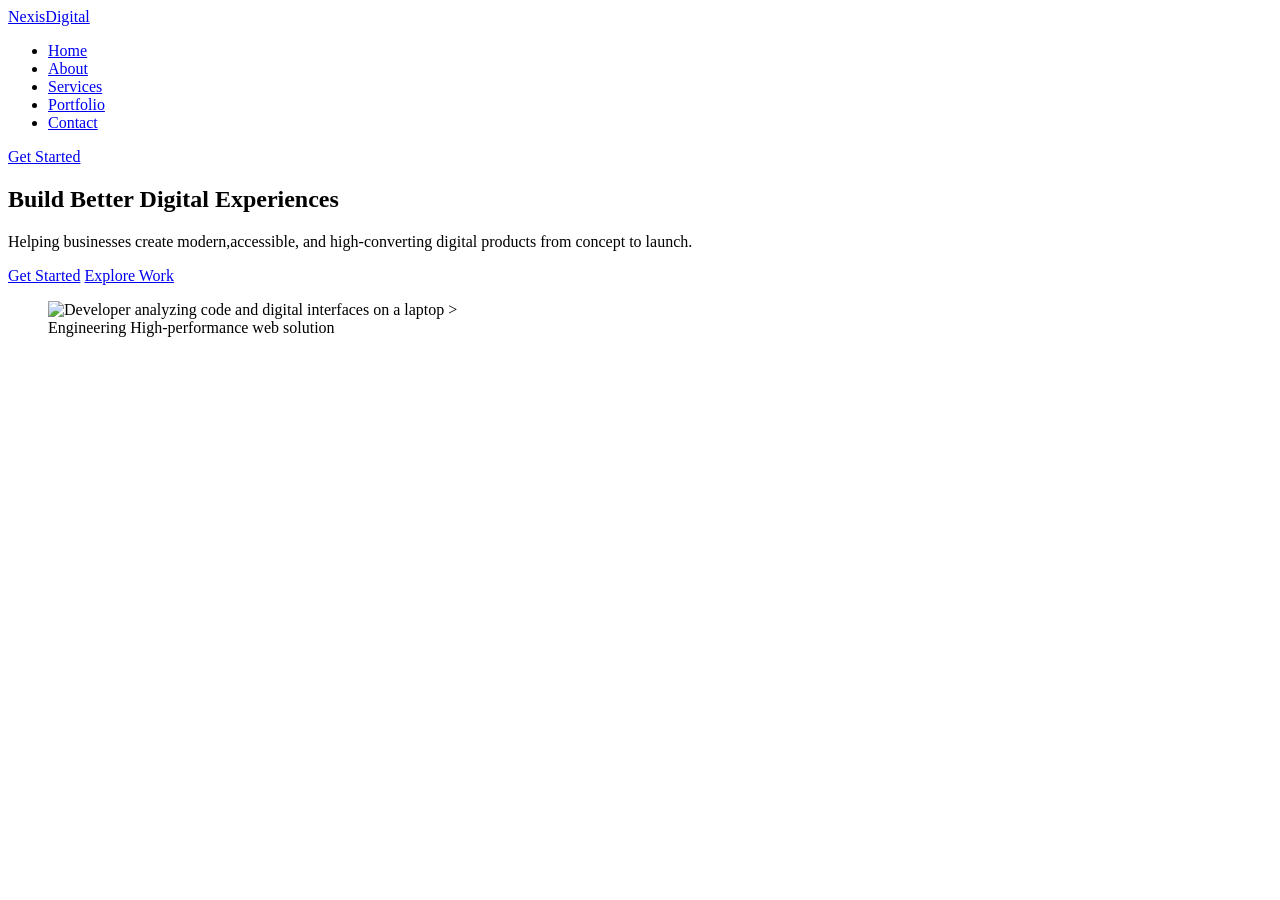
==== index.html @ 1f21eb4f "feat: initial commit with navbar, hero, about and services" ====
<!DOCTYPE html>
<html lang="en">
    <meta charset="UTF-8">
    <meta name="viewport" content="width=device-width, initial-scale=1.0">
<title>Nexis Digital | Modern Digital Experiences</title>
<link rel="stylesheet" href="style.css">
</head>
<body>
    <header class="site-header"> <!-- This represents the introduction and naviagtion region of the page-->
        <div class="container nav-wrapper">
            <a href="#" class="brand-logo">Nexis<span>Digital</span></a>
            <nav aria-label="Main Navigation"> <!--this tells screen readers and search engines that this specific list is the primary navigation structure-->
                <ul class="nav-menu">
                    <li><a href="#home">Home</a></li>
                    <li><a href="#about">About</a></li>
                    <li><a href="#services">Services</a></li>
                    <li><a href="#portfolio">Portfolio</a></li>
                    <li><a href="#contact">Contact</a></li>
                </ul>
            </nav>
            <a href="#contact" class="btn-primary">Get Started</a>
        </div>
    </header>
    <main>  <!--Main wraps the core, unique content of the page(excluding header and footer)-->
        <!--=================2. HERO SECTION=======================-->
        <section id="home" class="hero section">
            <div class="container hero-grid">
                <div class="hero-copy">
                    <h1>Build Better Digital Experiences</h1> <!--there must only be one per page. It represents the top-level topic of the entire document.-->
                    <p>Helping businesses create modern,accessible, and high-converting digital products from concept to launch.</p>
                    <div class="hero-cta-group">
                        <a href="#contact" class="btn-primary">Get Started</a>
                        <a href="#portfolio" class="btn-secondary">Explore Work</a>
                        </div>
                    </div>
                    <figure class="hero-media">
                        <img
                        src="https://images.unsplash.com/photo-1498050108023-c5249f4df085?w=700&auto=format&fit=crop&q=80"
                        alt="Developer analyzing code and digital interfaces on a laptop"> <!--Critical accessibility requirement. Screen readers speaks this text for visually impaired visitors-->
                        >
                        <figcaption>Engineering High-performance web solution</figcaption>
                    </figure>
            </div>
        </section>
    </main>
</body>
</html>
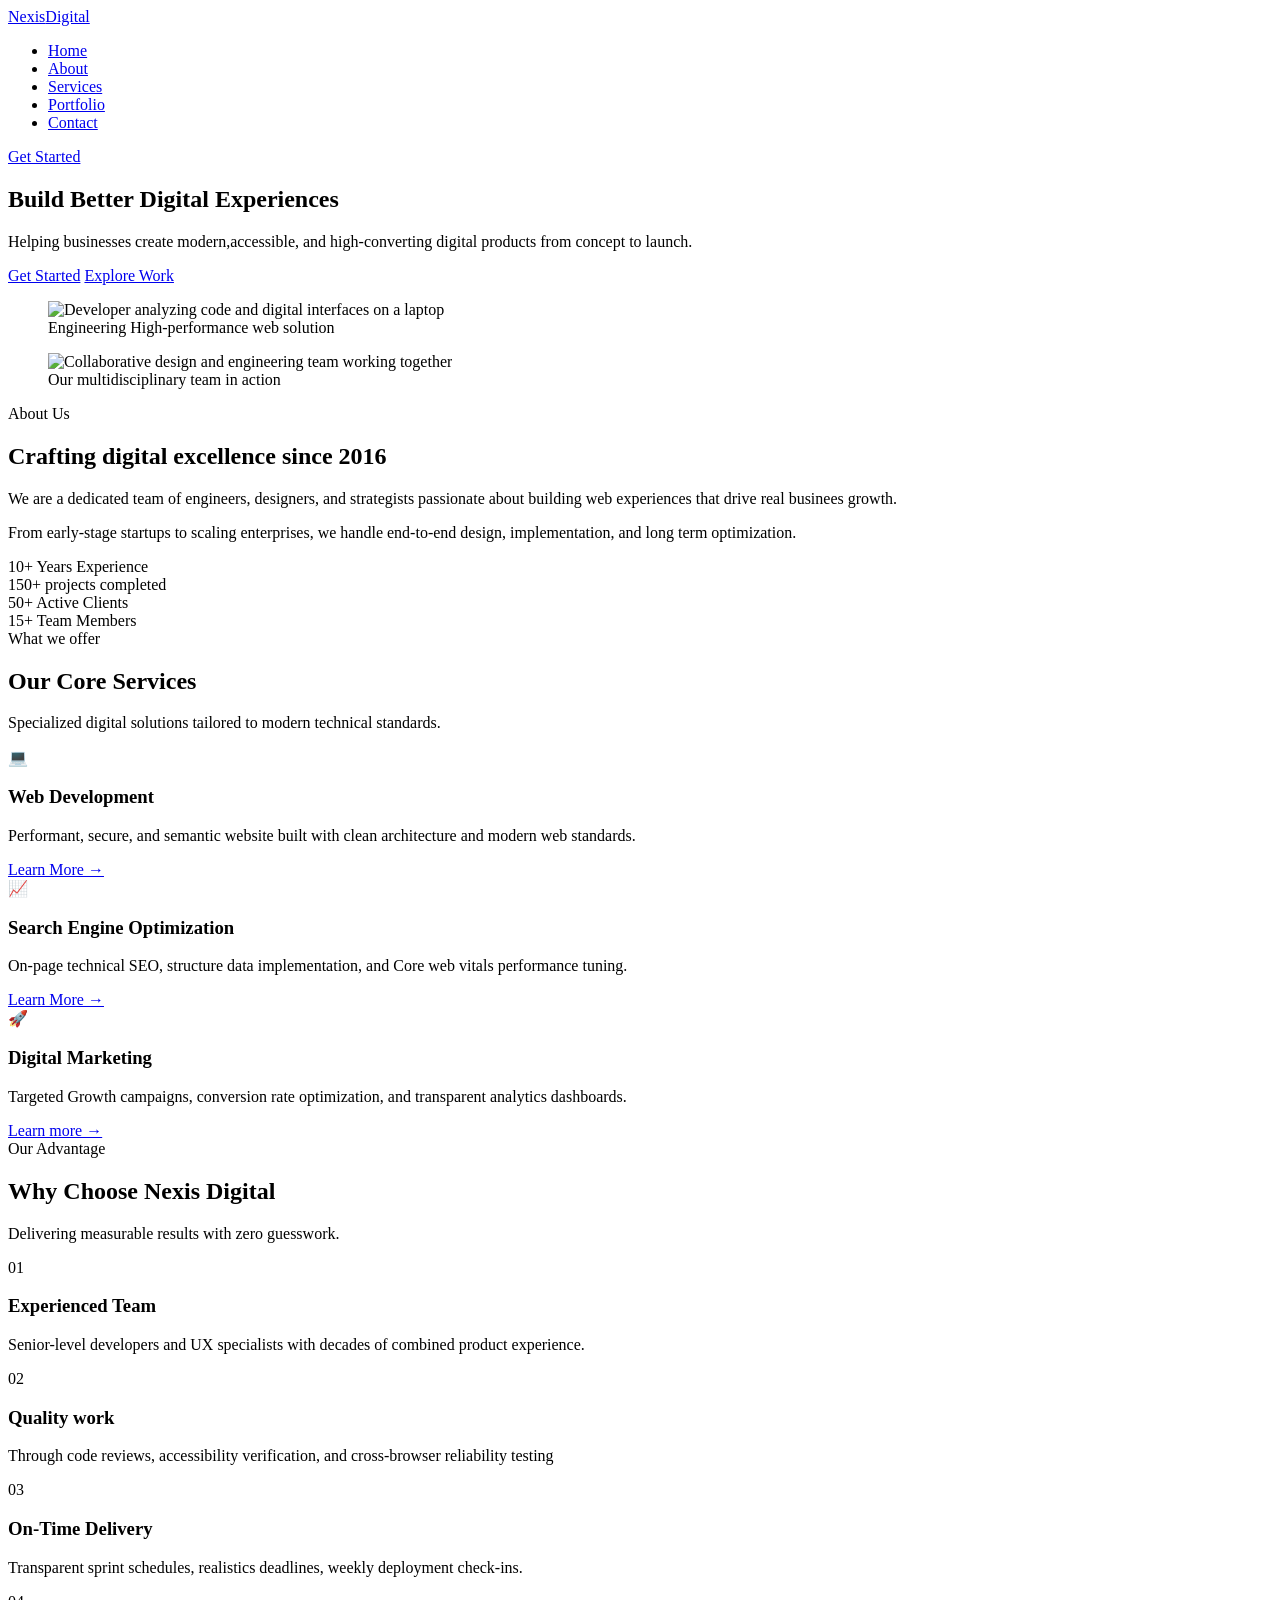
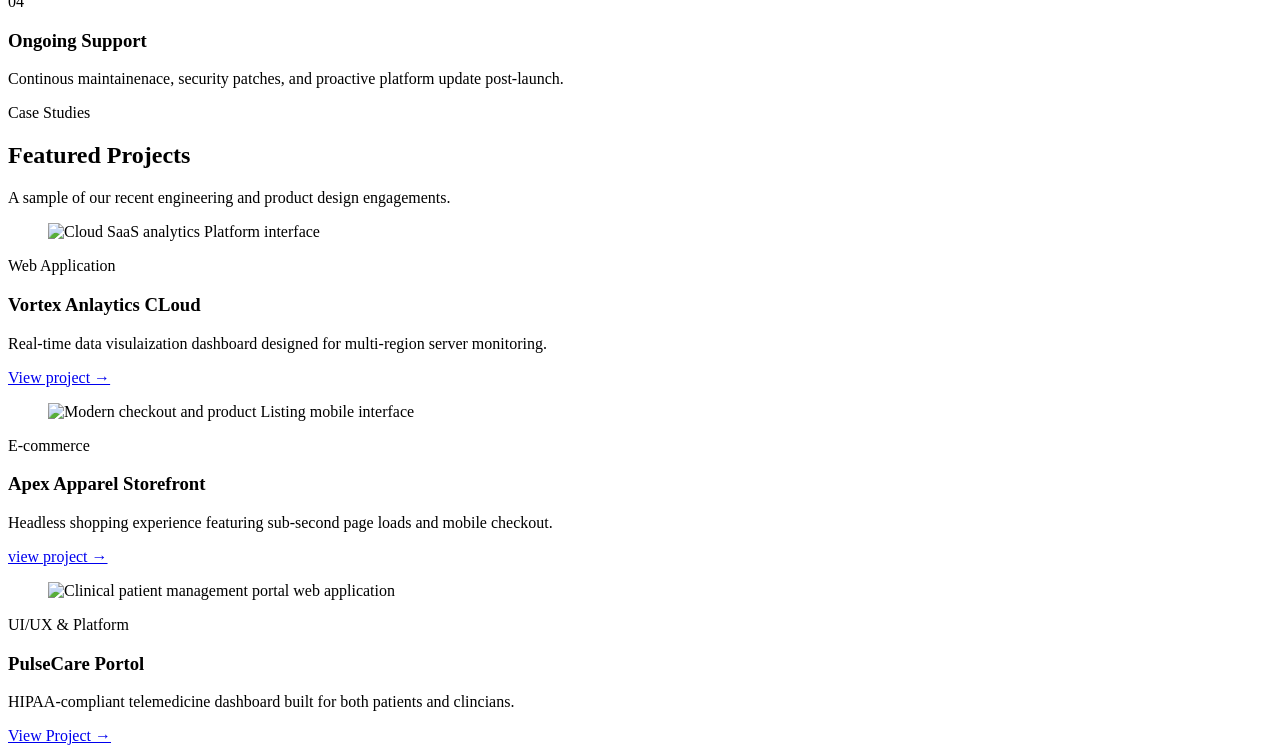
==== commit 75d2fb65: "feat: add Why Choose Us and Portfolio sections" ====
--- a/index.html
+++ b/index.html
@@ -2,6 +2,7 @@
 <html lang="en">
     <meta charset="UTF-8">
     <meta name="viewport" content="width=device-width, initial-scale=1.0">
+    <head>
 <title>Nexis Digital | Modern Digital Experiences</title>
 <link rel="stylesheet" href="style.css">
 </head>
@@ -29,17 +30,185 @@
                     <h1>Build Better Digital Experiences</h1> <!--there must only be one per page. It represents the top-level topic of the entire document.-->
                     <p>Helping businesses create modern,accessible, and high-converting digital products from concept to launch.</p>
                     <div class="hero-cta-group">
-                        <a href="#contact" class="btn-primary">Get Started</a>
-                        <a href="#portfolio" class="btn-secondary">Explore Work</a>
+                        <a href="#contact" class="btn btn-primary">Get Started</a>
+                        <a href="#portfolio" class="btn btn-secondary">Explore Work</a>
                         </div>
                     </div>
                     <figure class="hero-media">
                         <img
                         src="https://images.unsplash.com/photo-1498050108023-c5249f4df085?w=700&auto=format&fit=crop&q=80"
                         alt="Developer analyzing code and digital interfaces on a laptop"> <!--Critical accessibility requirement. Screen readers speaks this text for visually impaired visitors-->
-                        >
+
                         <figcaption>Engineering High-performance web solution</figcaption>
                     </figure>
+            </div>
+        </section>
+        <!--========================3. ABOUT US ======================-->
+        <section id="about " class="about-section section-padding">
+            <div class="container about-grid">
+                <!-- Supporting Image -->
+                 <figure class="about-media">
+                    <img
+                    src="https://images.unsplash.com/photo-1522071820081-009f0129c71c?w=600&auto=format&fit=crop&q=80"
+                    alt="Collaborative design and engineering team working together"
+                    >
+                    <figcaption>Our multidisciplinary team in action</figcaption>
+
+                 </figure>
+                 <!--Company Details & Statistics-->
+                 <div class="about-copy">
+                    <span class="eyebrow">About Us</span>
+                    <h2>Crafting digital excellence since 2016</h2> <!--h2 directly succeds the hero preserving propwe accessibility order.-->
+                    <p>We are a dedicated team of engineers, designers, and strategists passionate about building web experiences that drive real businees growth.</p>
+                    <p>From early-stage startups to scaling enterprises, we handle end-to-end design, implementation, and long term optimization.</p>
+                    <!-- 4. Company statistics Required by company-->
+                     <div class="stats-grid">
+                        <div class="stat-card">
+                            <span class="stat-value">10+</span>  <!--.stat value and .stat-label are wrapped in seperate <span> elements, allowing css grid to format them cleanly later-->
+                            <span class="stat-label">Years Experience</span>
+                        </div>
+                        <div class=" stat-card">
+                            <span class="stat-value">150+</span>
+                            <span class="stat-label">projects completed</span>
+                        </div>
+                        <div class="stat-card">
+                            <span class="stat-value">50+</span>
+                            <span class="stat-label">Active Clients</span>
+                        </div>
+                        <div class=""stat-card">
+                        <span class="stat-value">15+</span>
+                        <span class="stat-label">Team Members</span>
+                    </div>
+                     </div>
+                 </div>
+            </div>
+        </section>
+        <!--=======================4.SERVICES===============-->
+        <section id="services" class="services-section section-padding bg-alt">
+            <div class="container">
+                <header class="section-heading text-center">
+                    <span class="eyebrow">What we offer</span>
+                    <h2>Our Core Services</h2>
+                    <p>Specialized digital solutions tailored to modern technical standards.</p>
+                </header>
+                <div class="services-grid">
+                    <!--Service 1-->
+                    <article class="service-card"> <!--Each card is marked as an independent, self-contained piece of content rather than a generic-->
+                        <span class="service-icon" aria-hidden="true">💻</span> <!--The emoji serve as visual icons; hidding them for assistive tech prevents screen readers from reading aloud "laptop computer emoji" before reading the title-->
+                        <h3>Web Development</h3>
+                        <p>Performant, secure, and semantic website built with clean architecture and modern web standards.</p>
+                        <a href="#contact" class="card-link">Learn More &rarr;</a>
+                        </article>
+                        <!--Service 3-->
+                        <article class="service-card">
+                            <span class="service-icon" aria-hidden="true">📈</span>
+                            <h3>Search Engine Optimization</h3>
+                            <p>On-page technical SEO, structure data implementation, and Core web vitals performance tuning.</p>
+                            <a href="#contact" class="card-link">Learn More &rarr;</a>
+                        </article>
+                        <!--Service 4-->
+                        <article class="service-card">
+                            <span class="service-icon" aria-hidden="true">🚀</span>
+                            <h3>Digital Marketing</h3>
+                            <p>Targeted Growth campaigns, conversion rate optimization, and transparent analytics dashboards.</p>
+                            <a href="#contact" class="card-link">Learn more &rarr;</a>
+
+                        </article>
+                    </article>
+                </div>
+            </div>
+        </section>
+        <!--============================5. WHY CHOOSE US========================-->
+        <section class="why-us-section section-padding">
+            <div class="container">
+                <header class="section-heading text-center">
+                    <span class="eyebrow">Our Advantage</span>
+                    <h2>Why Choose Nexis Digital</h2>
+                    <p>Delivering measurable results with zero guesswork.</p>
+                    </header>
+                    <div class="reasons-grid">
+                        <articles class="reason-card">
+                            <span class="reason-num">01</span>
+                            <h3>Experienced Team</h3>
+                            <p>Senior-level developers and UX specialists with decades of combined product experience.</p>
+                        </articles>
+                        <article class="reason-card">
+                            <span class="reason-num">02</span>
+                            <h3>Quality work</h3>
+                            <p>Through code reviews, accessibility verification, and cross-browser reliability testing</p>
+                        </article>
+                        <article class ="reason-card">
+                            <span class="reason-num">03</span>
+                            <h3>On-Time Delivery</h3>
+                            <p>Transparent sprint schedules, realistics deadlines, weekly deployment check-ins.</p>
+                        </article>
+                        <articles class="reason-card">
+                            <span class="reason-num">04</span>
+                            <h3>Ongoing Support</h3>
+                            <p>Continous maintainenace, security patches, and proactive platform update post-launch.</p>
+                        </articles>
+                    </div>
+            
+            </div>
+        </section>
+        <!--=======================6.PORTFOLIO / PROJECTS==============================-->
+        <section id="portfolio" class="portfolio-section section-padding bg-alt">
+            <div class="container">
+                <header class="section-heading text-center">
+                    <span class="eyebrow">Case Studies</span>
+                    <h2>Featured Projects</h2>
+                    <p>A sample of our recent engineering and product design engagements.</p>
+
+                </header>
+                <div class="portfolio-grid">
+                    <!--Project 1-->
+                    <article class="project-card">
+                        <figure class="project-media">
+                            <img 
+                            src="https://images.unsplash.com/photo-1551288049-bebda4e38f71?w=600&auto=format&fit=crop&q=80"
+                            alt ="Cloud SaaS analytics Platform interface" >
+                        </figure>
+                        <div class="project-body">
+                            <span class="project-tag">Web Application</span>
+                            <h3>Vortex Anlaytics CLoud</h3>
+                            <p>Real-time data visulaization dashboard designed for multi-region server monitoring.</p>
+                            <a href="#contact" class="card-link">View project &rarr;</a>
+
+                        </div>
+                    </article>
+                    <!--Project 2-->
+                    <article class="project-card">
+                        <figure class="project-media">
+                            <img 
+                            src="https://images.unsplash.com/photo-1556742049-0a67e557224f?w=600&auto=format&fit=crop&q=80"
+                            alt="Modern checkout and product Listing mobile interface" >
+                        </figure>
+                        <div class="project-body">
+                            <span class="project-tag">E-commerce</span>
+                            <h3> Apex Apparel Storefront</h3>
+                            <p>Headless shopping experience featuring sub-second page loads and mobile checkout.</p>
+                            <a href="#contact" class="card-link">view project &rarr;</a>
+
+                        </div>
+                    </article>
+                    <!---Project 3-->
+                    <article class="project-card">
+                        <figure class="project-media">
+                            <img 
+                            src="https://images.unsplash.com/photo-1576091160399-112ba8d25d1d?w=600&auto=format&fit=crop&q=80"
+                            alt="Clinical patient management portal web application"
+                            >
+                        </figure>
+                        <div class="project-body">
+                            <span class="project-tag">UI/UX & Platform</span>
+                            <h3>PulseCare Portol</h3>
+                            <p>HIPAA-compliant telemedicine dashboard built for both patients and clincians.</p>
+                            <a href="#contact" class="card-link">View Project &rarr;</a>
+                            
+                        </div>
+                    </article>
+
+                </div>
             </div>
         </section>
     </main>
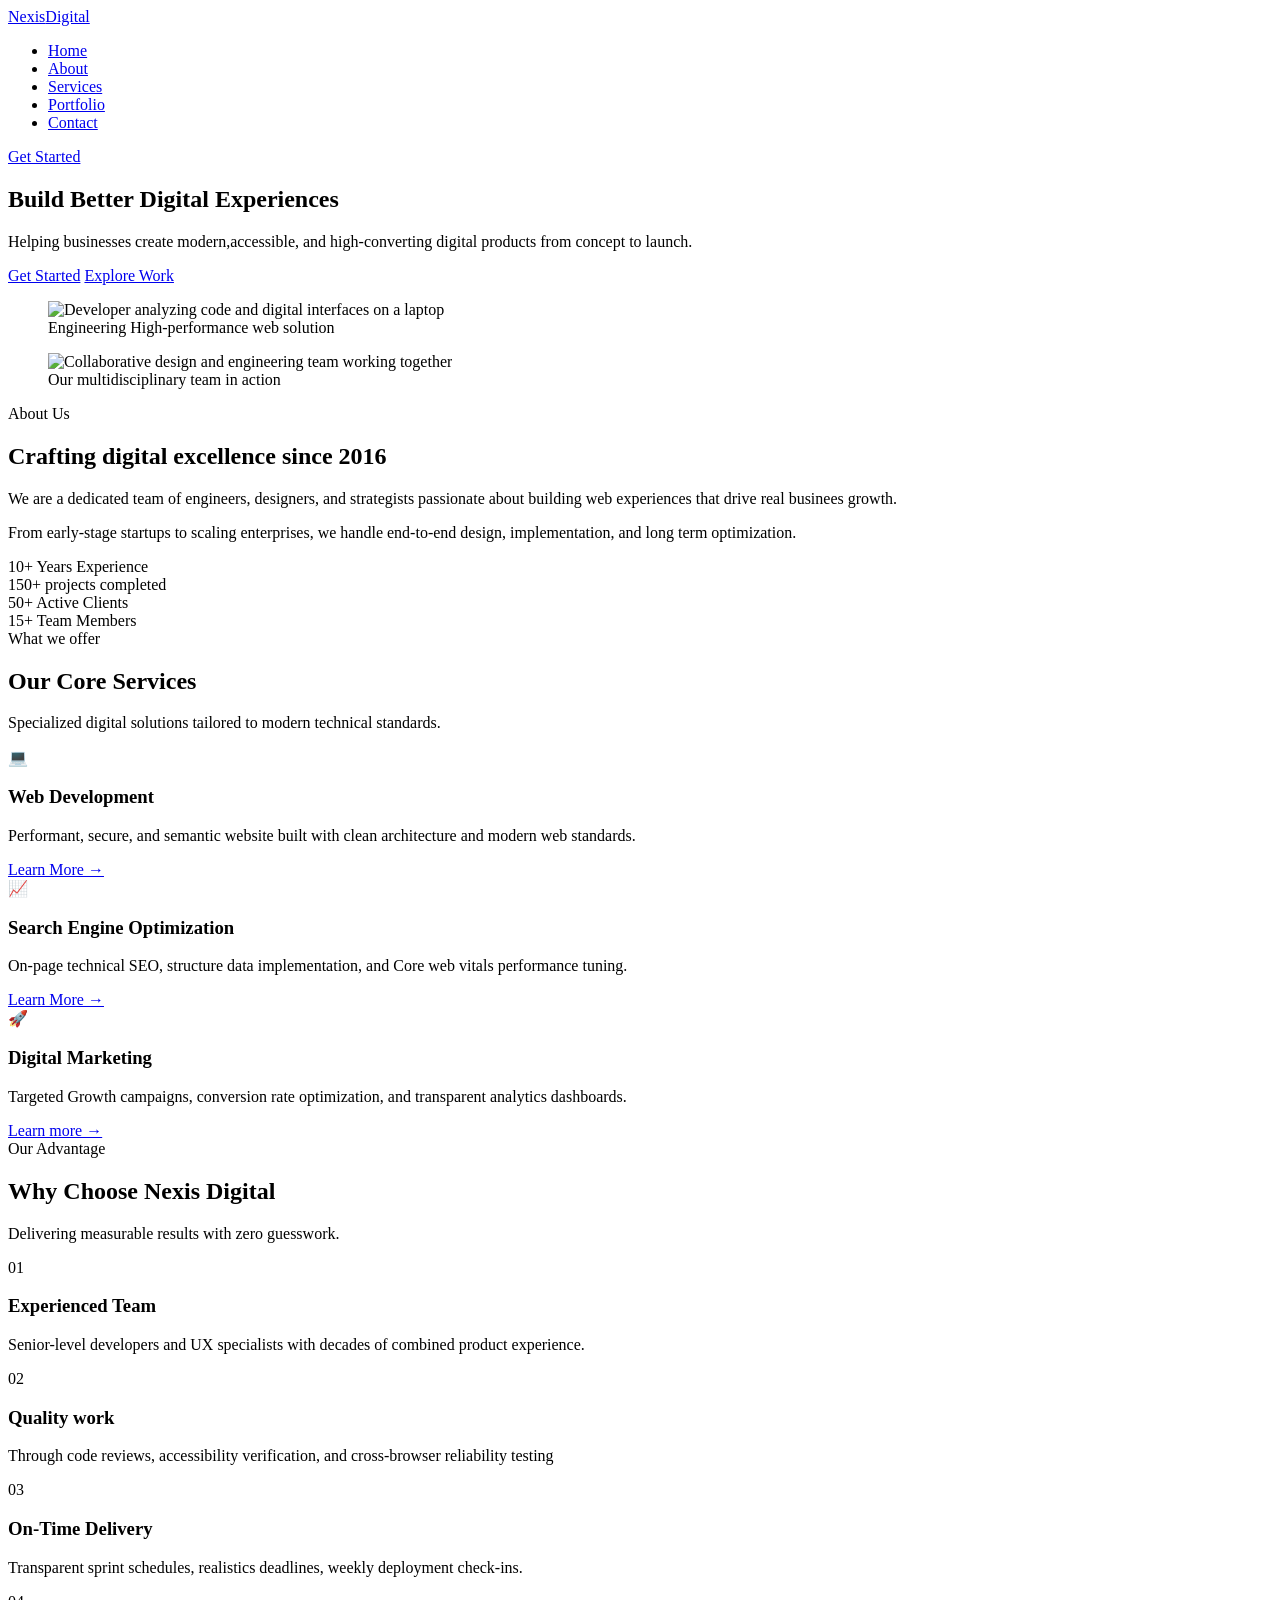
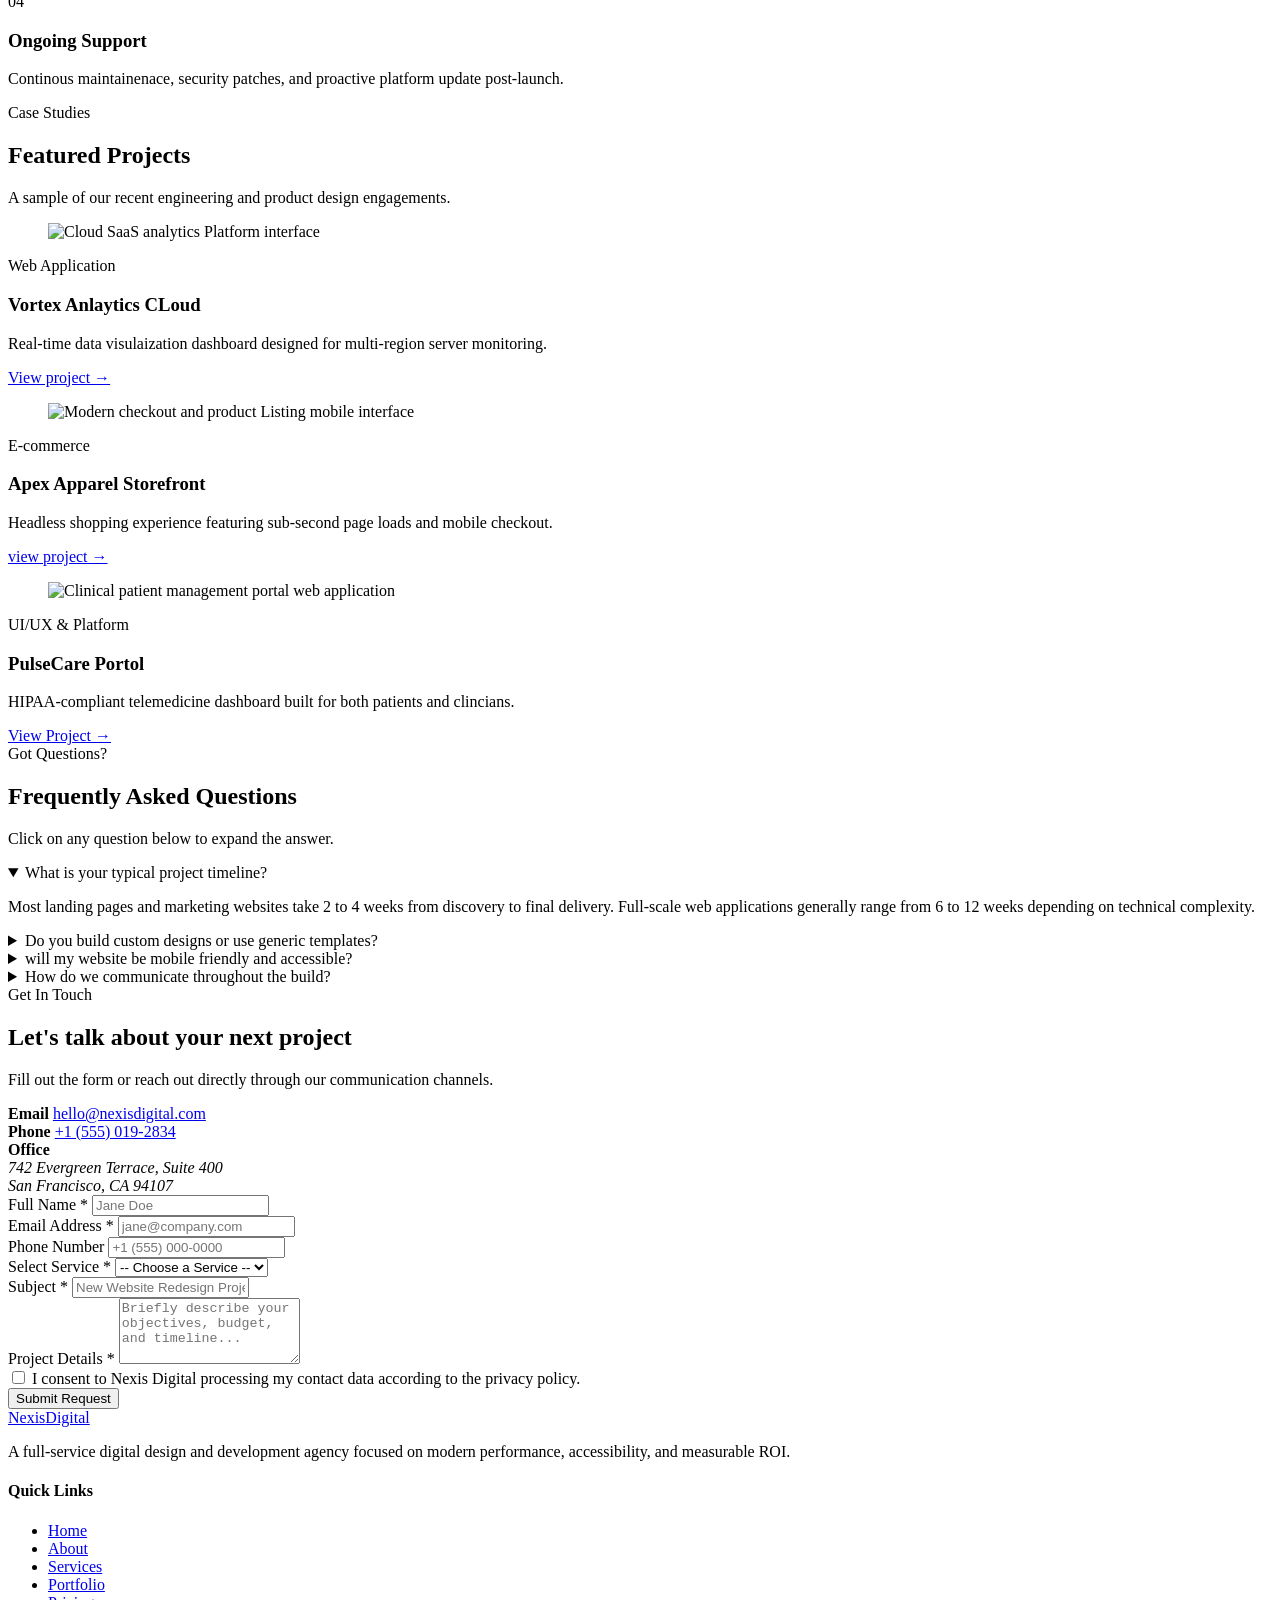
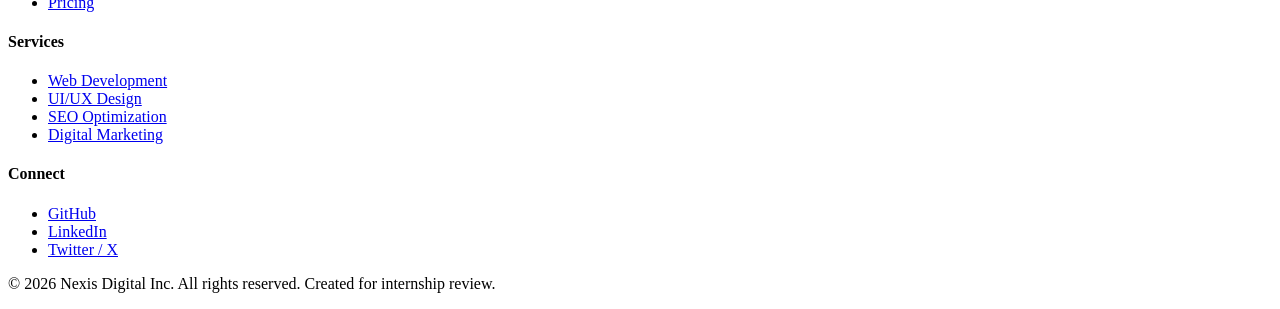
==== commit 0e5cc5eb: "feat: complete all 11 HTML sections(FAQ, contact, and Footer)" ====
--- a/index.html
+++ b/index.html
@@ -211,6 +211,160 @@
                 </div>
             </div>
         </section>
+        <!--===========================9.FREQUENTLY ASKED QUESTIONS==================-->
+        <section class="faq-section-padding">
+            <div class="container faq-container">
+                <header class="section-heading text-center">
+                    <span class="eyebrow">Got Questions?</span>
+                    <h2> Frequently Asked Questions</h2>
+                    <p>Click on any question below to expand the answer.</p>
+                </header>
+                <div class="faq-accordion">
+                    <!-- FAQ 1 (Open by default as an example)-->
+                     <details class="faq-item" open>
+                        <summary> What is your typical project timeline?</summary>
+                        <p> Most landing pages and marketing websites take 2 to 4 weeks from discovery to final delivery. Full-scale web applications generally range from 6 to 12 weeks depending on technical complexity.</p>
+                        </details>
+                        <!--FAQ 2-->
+                        <details class="faq-item">
+                            <summary> Do you build custom designs or use generic templates?</summary>
+                            <p>Every website we construct is designed from scratch in figma and coded with sementic HTML, CSS and modern frameworks tailored to your specific brand identify.</p>
+
+                        </details>
+                        <!-- FAQ 3-->
+                        <details class="faq-item">
+                            <summary>will my website be mobile friendly  and accessible?</summary>
+                            <p>Yes. All our projects are built mobile-first, tested accross major viewports, and structured in accordance with WCAG 2.1 accessibility guidelines.</p>
+
+                        </details>
+                        <!--FAQ 5-->
+                        <details class="faq-item">
+                            <summary>How do we communicate throughout the build?</summary>
+                            <p>We set up a dedicated Slack or Discord channel for quick day-to-day coordination,combined with scheduled weekly sprint demos.</p>
+
+                        </details>
+                     
+                </div>
+            </div>
+        </section>
+        <!--================= 10. CONTACT SECTION =================-->
+        <section id="contact" class="contact-section section-padding bg-alt">
+            <div class="container contact-grid">
+                
+                <!-- Contact Information -->
+                <div class="contact-info">
+                    <span class="eyebrow">Get In Touch</span>
+                    <h2>Let's talk about your next project</h2>
+                    <p>Fill out the form or reach out directly through our communication channels.</p>
+
+                    <div class="contact-card-list">
+                        <div class="contact-item">
+                            <strong>Email</strong>
+                            <a href="mailto:hello@nexisdigital.com">hello@nexisdigital.com</a>
+                        </div>
+                        <div class="contact-item">
+                            <strong>Phone</strong>
+                            <a href="tel:+15550192834">+1 (555) 019-2834</a>
+                        </div>
+                        <div class="contact-item">
+                            <strong>Office</strong>
+                            <address>742 Evergreen Terrace, Suite 400<br>San Francisco, CA 94107</address>
+                        </div>
+                    </div>
+                </div>
+
+                <!-- Contact Form -->
+                <form class="contact-form" action="#" method="POST">
+                    <div class="form-row">
+                        <div class="form-group">
+                            <label for="fullName">Full Name *</label>
+                            <input type="text" id="fullName" name="fullName" placeholder="Jane Doe" required>
+                        </div>
+                        <div class="form-group">
+                            <label for="email">Email Address *</label>
+                            <input type="email" id="email" name="email" placeholder="jane@company.com" required>
+                        </div>
+                    </div>
+
+                    <div class="form-row">
+                        <div class="form-group">
+                            <label for="phone">Phone Number</label>
+                            <input type="tel" id="phone" name="phone" placeholder="+1 (555) 000-0000">
+                        </div>
+                        <div class="form-group">
+                            <label for="service">Select Service *</label>
+                            <select id="service" name="service" required>
+                                <option value="">-- Choose a Service --</option>
+                                <option value="web-dev">Web Development</option>
+                                <option value="ui-ux">UI/UX Design</option>
+                                <option value="seo">SEO & Performance</option>
+                                <option value="marketing">Digital Marketing</option>
+                            </select>
+                        </div>
+                    </div>
+
+                    <div class="form-group">
+                        <label for="subject">Subject *</label>
+                        <input type="text" id="subject" name="subject" placeholder="New Website Redesign Project" required>
+                    </div>
+
+                    <div class="form-group">
+                        <label for="message">Project Details *</label>
+                        <textarea id="message" name="message" rows="4" placeholder="Briefly describe your objectives, budget, and timeline..." required></textarea>
+                    </div>
+
+                    <div class="form-group checkbox-group">
+                        <input type="checkbox" id="consent" name="consent" required>
+                        <label for="consent">I consent to Nexis Digital processing my contact data according to the privacy policy.</label>
+                    </div>
+
+                    <button type="submit" class="btn btn-primary btn-full">Submit Request</button>
+                </form>
+            </div>
+        </section>
     </main>
+    <!-- ================= 11. FOOTER ================= -->
+    <footer class="site-footer">
+        <div class="container footer-grid">
+            <div class="footer-brand">
+                <a href="#" class="brand-logo">Nexis<span>Digital</span></a>
+                <p>A full-service digital design and development agency focused on modern performance, accessibility, and measurable ROI.</p>
+            </div>
+
+            <div class="footer-col">
+                <h4>Quick Links</h4>
+                <ul>
+                    <li><a href="#home">Home</a></li>
+                    <li><a href="#about">About</a></li>
+                    <li><a href="#services">Services</a></li>
+                    <li><a href="#portfolio">Portfolio</a></li>
+                    <li><a href="#pricing">Pricing</a></li>
+                </ul>
+            </div>
+
+            <div class="footer-col">
+                <h4>Services</h4>
+                <ul>
+                    <li><a href="#services">Web Development</a></li>
+                    <li><a href="#services">UI/UX Design</a></li>
+                    <li><a href="#services">SEO Optimization</a></li>
+                    <li><a href="#services">Digital Marketing</a></li>
+                </ul>
+            </div>
+
+            <div class="footer-col">
+                <h4>Connect</h4>
+                <ul class="social-links">
+                    <li><a href="https://github.com" target="_blank" rel="noopener">GitHub</a></li>
+                    <li><a href="https://linkedin.com" target="_blank" rel="noopener">LinkedIn</a></li>
+                    <li><a href="https://twitter.com" target="_blank" rel="noopener">Twitter / X</a></li>
+                </ul>
+            </div>
+        </div>
+
+        <div class="container footer-bottom">
+            <p>&copy; 2026 Nexis Digital Inc. All rights reserved. Created for internship review.</p>
+        </div>
+    </footer>
 </body>
 </html>
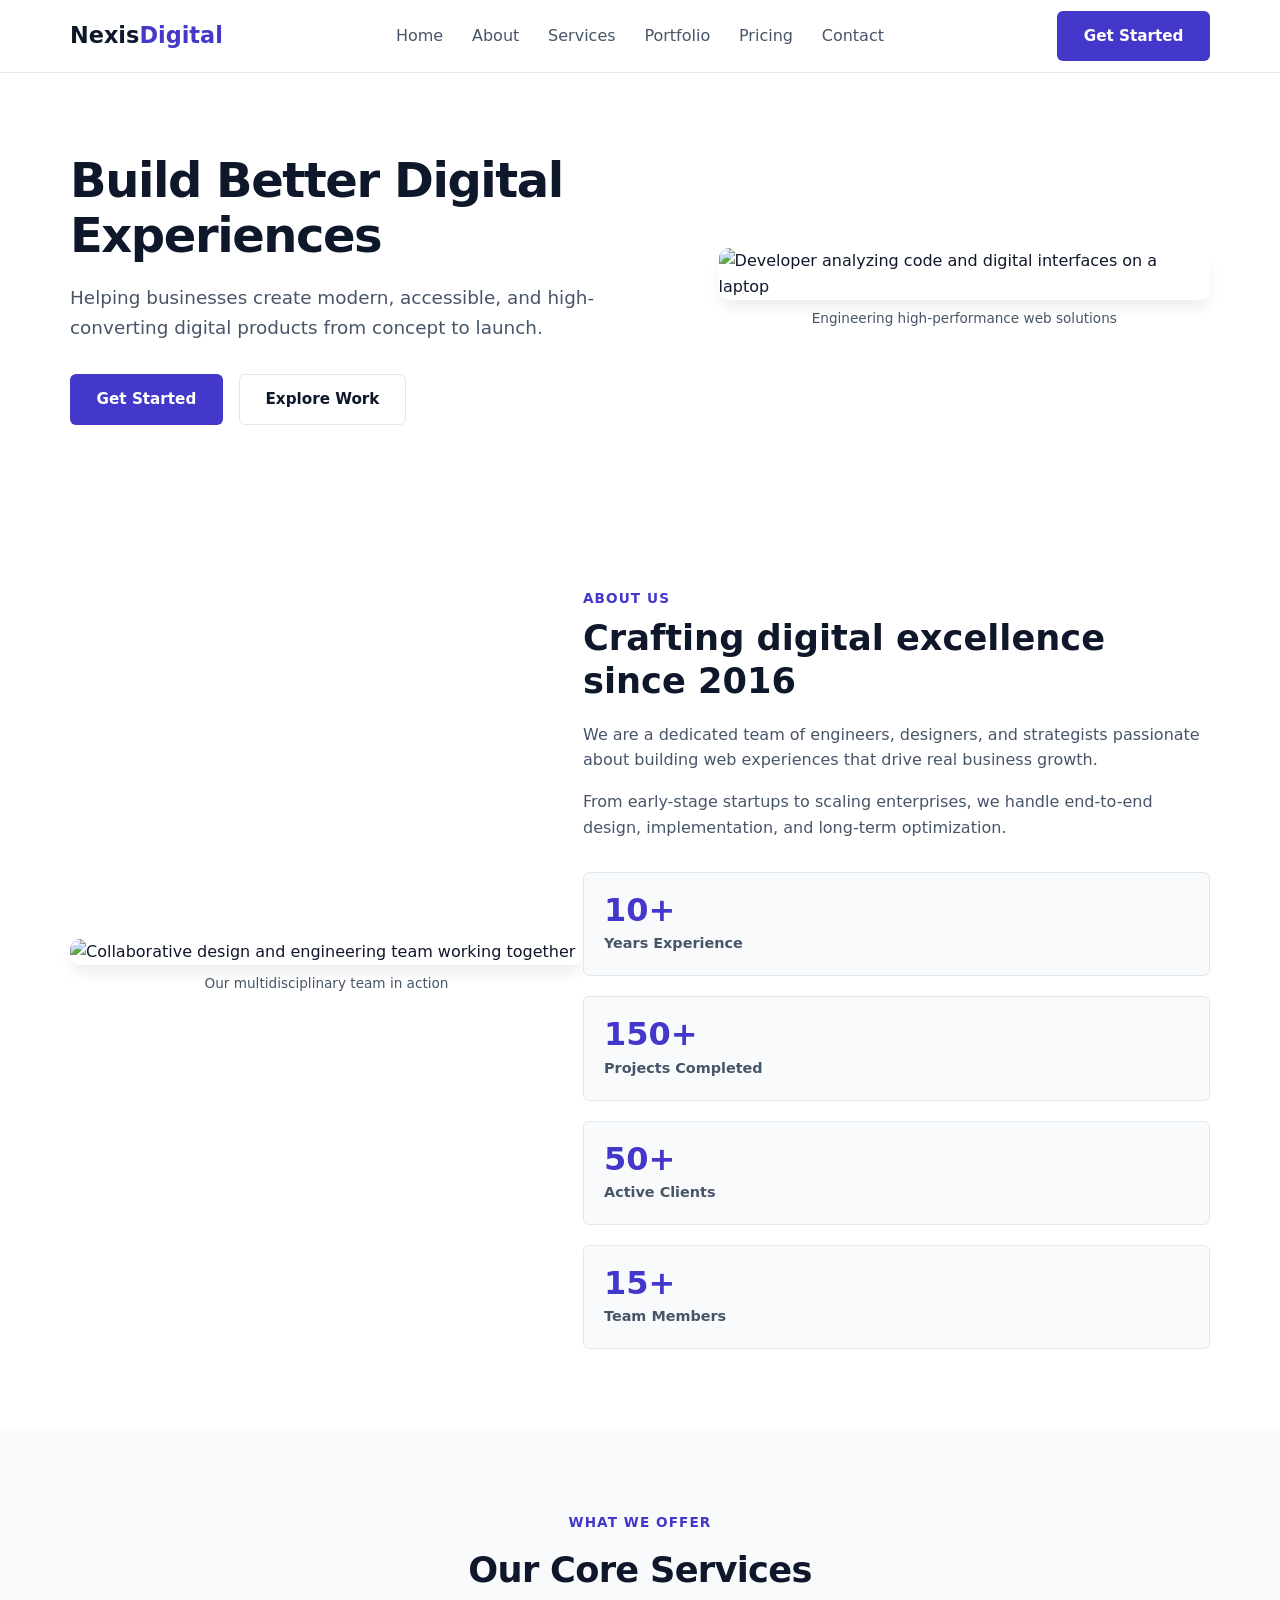
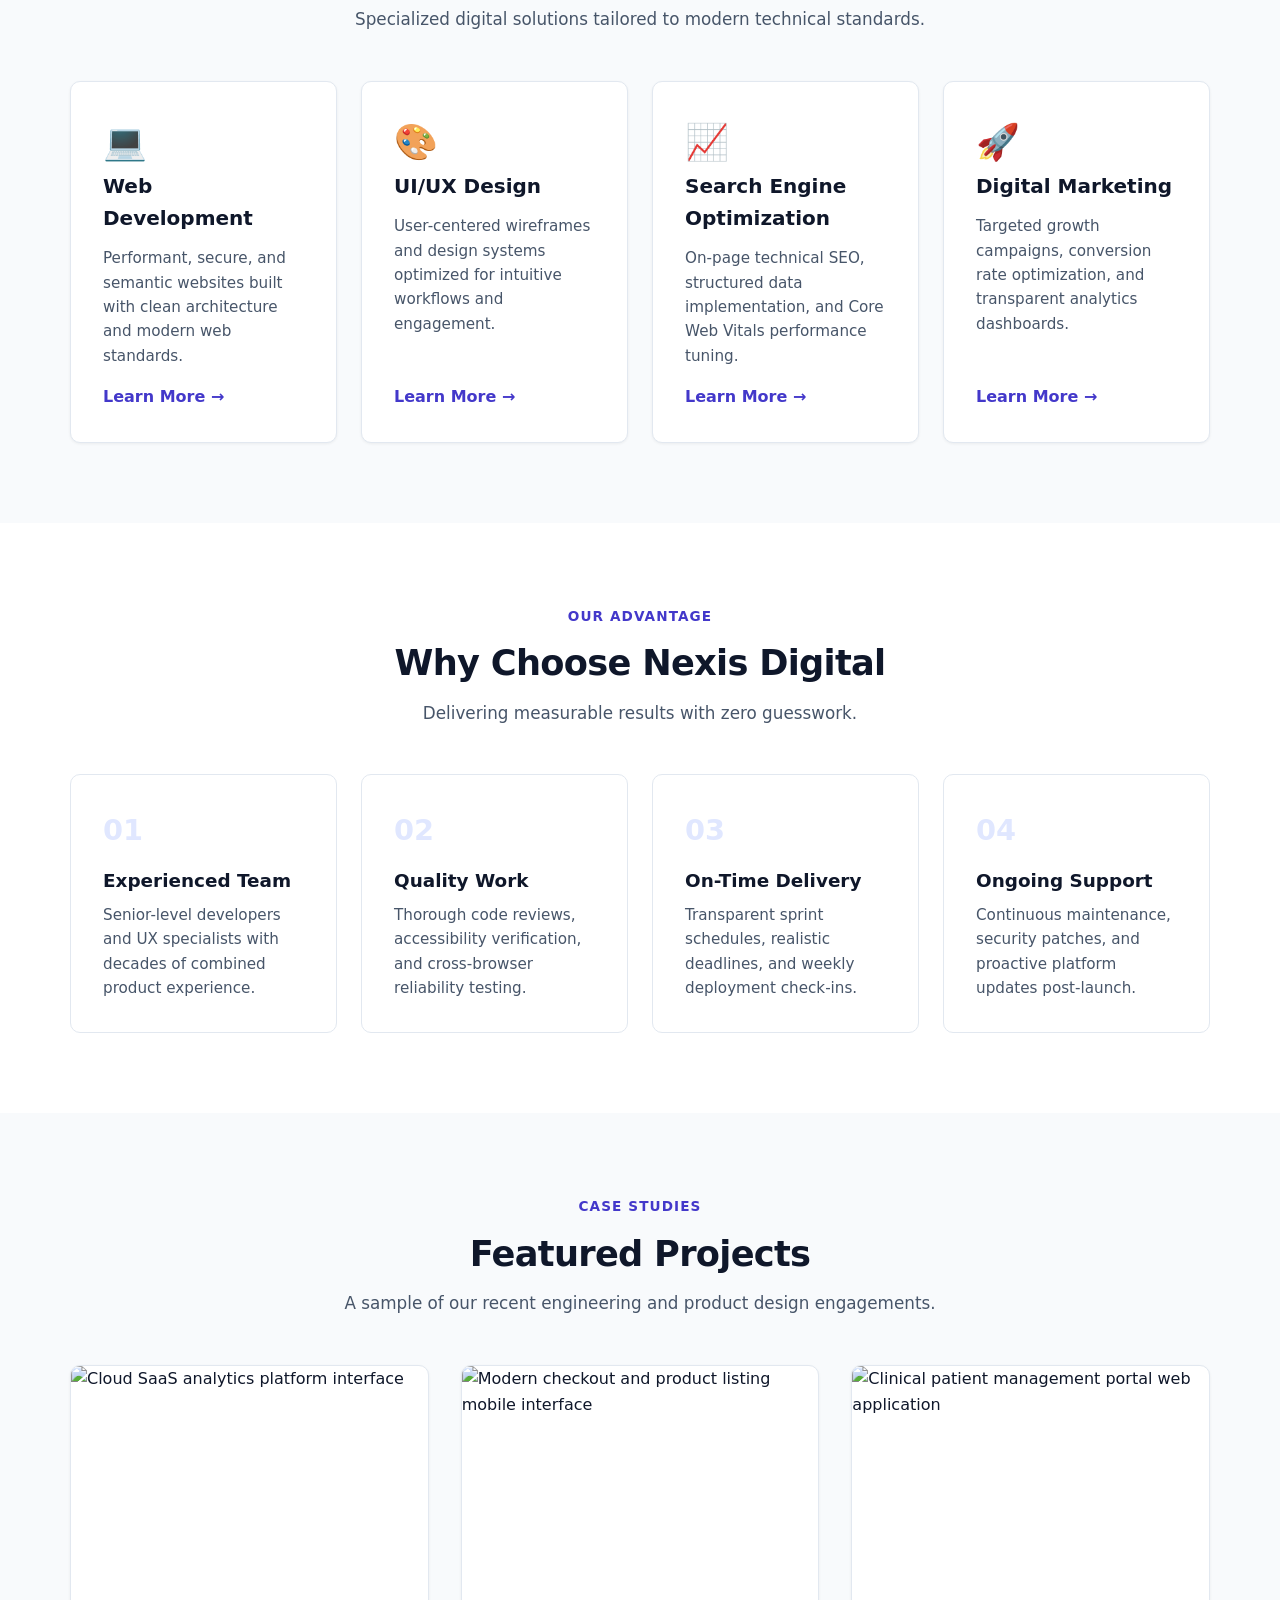
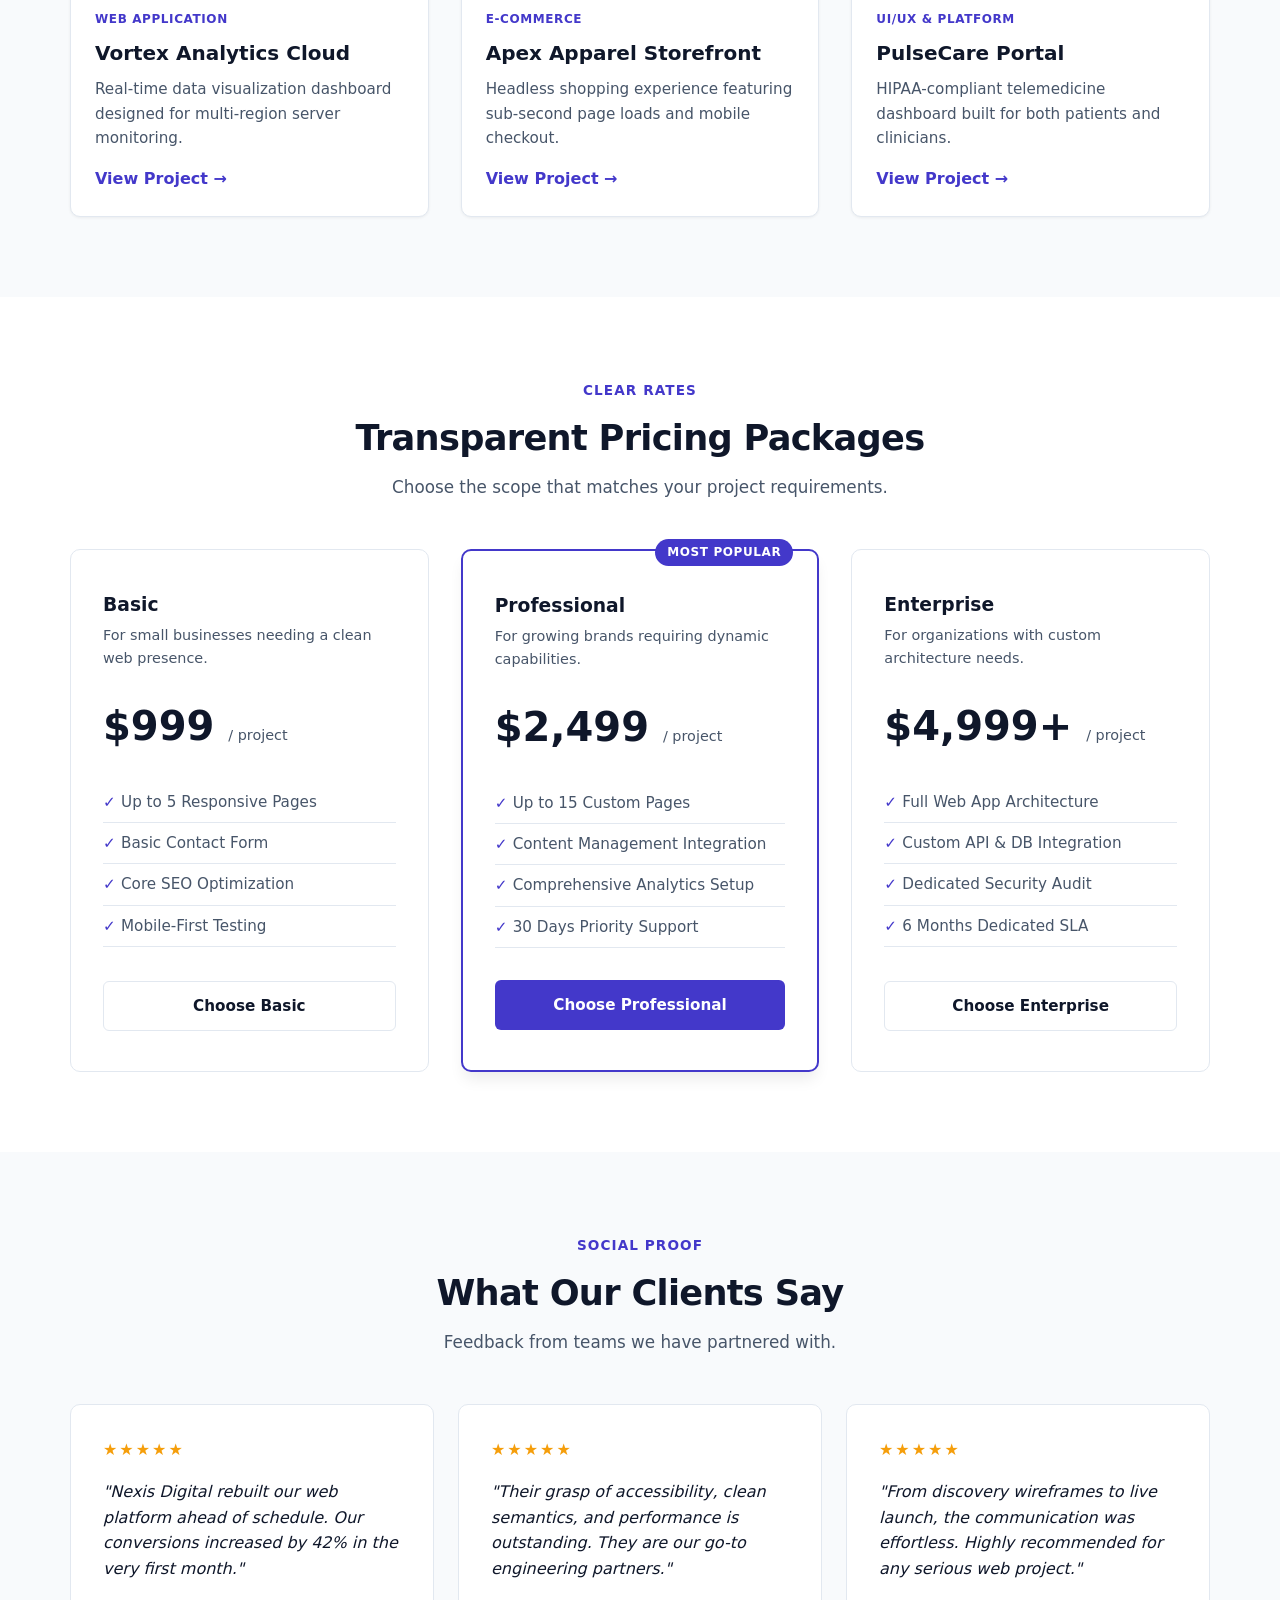
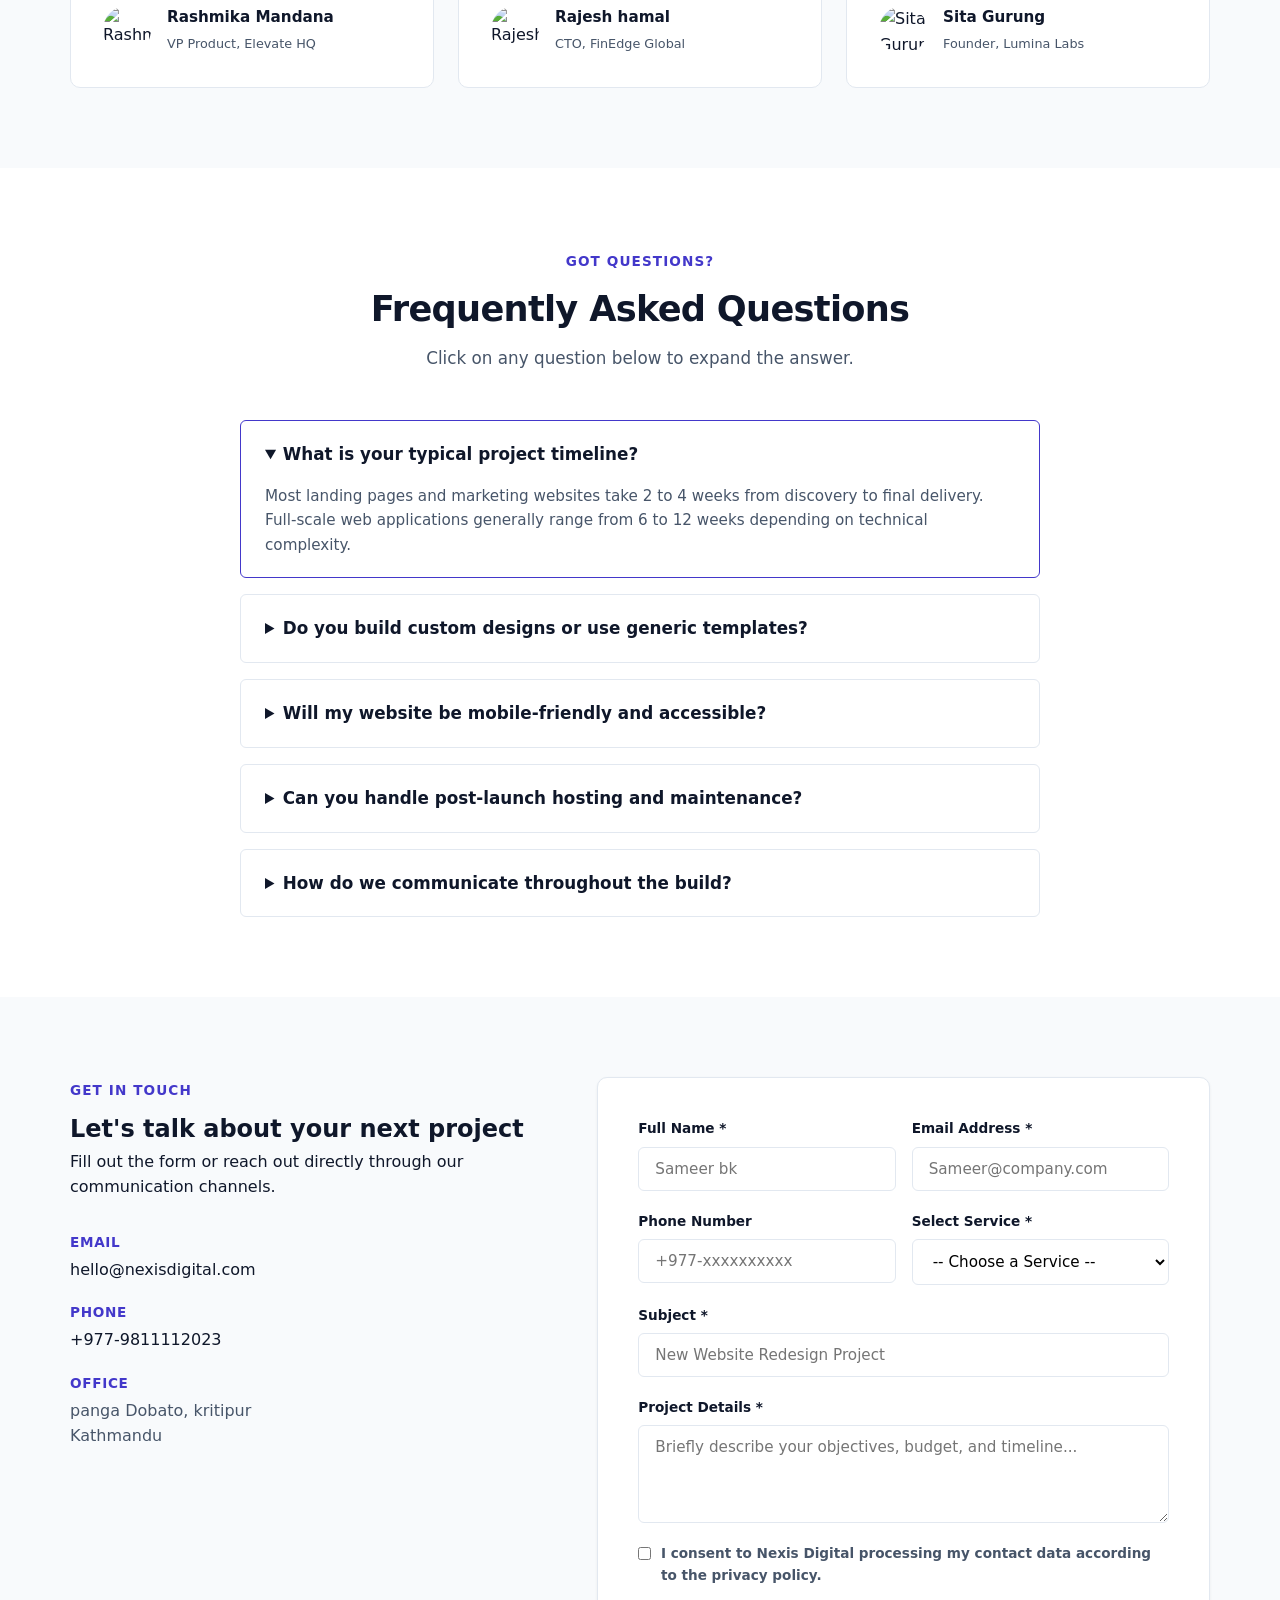
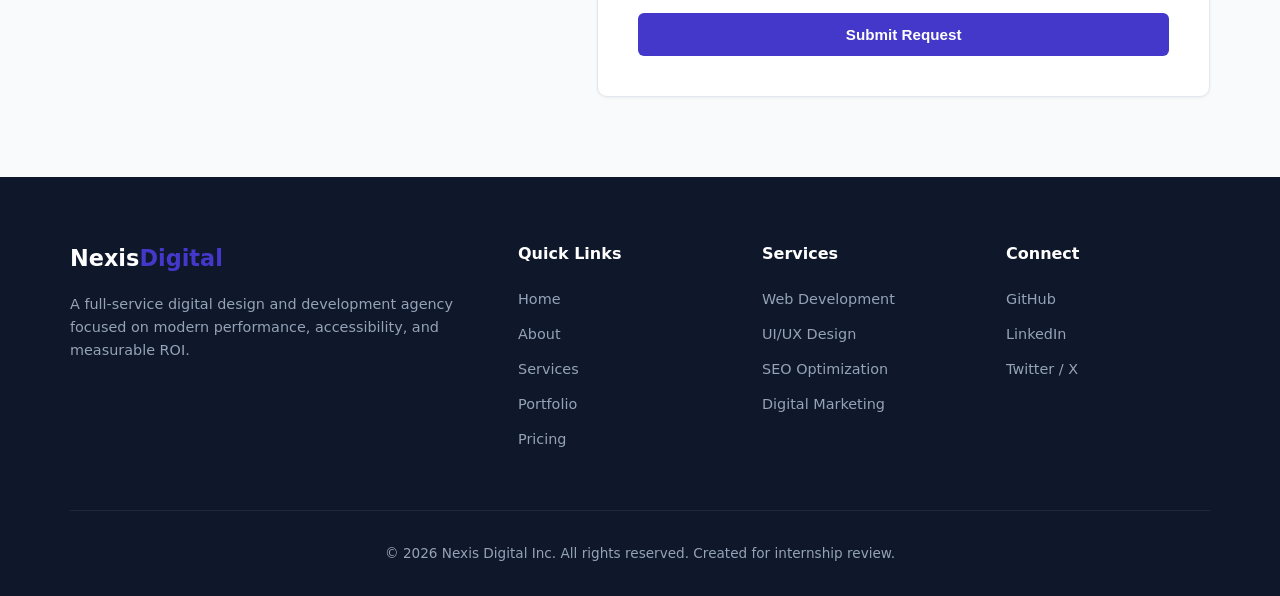
==== commit 67f079db: "feat: complete full css styling and responsive media queries" ====
--- a/index.html
+++ b/index.html
@@ -1,262 +1,375 @@
 <!DOCTYPE html>
 <html lang="en">
+<head>
     <meta charset="UTF-8">
     <meta name="viewport" content="width=device-width, initial-scale=1.0">
-    <head>
-<title>Nexis Digital | Modern Digital Experiences</title>
-<link rel="stylesheet" href="style.css">
+    <title>Nexis Digital | Modern Digital Experiences</title>
+    <link rel="stylesheet" href="style.css">
 </head>
 <body>
-    <header class="site-header"> <!-- This represents the introduction and naviagtion region of the page-->
+    <!-- ================= 1. HEADER & NAVIGATION ================= -->
+    <header class="site-header">
         <div class="container nav-wrapper">
             <a href="#" class="brand-logo">Nexis<span>Digital</span></a>
-            <nav aria-label="Main Navigation"> <!--this tells screen readers and search engines that this specific list is the primary navigation structure-->
+            <nav aria-label="Main Navigation">
                 <ul class="nav-menu">
                     <li><a href="#home">Home</a></li>
                     <li><a href="#about">About</a></li>
                     <li><a href="#services">Services</a></li>
                     <li><a href="#portfolio">Portfolio</a></li>
+                    <li><a href="#pricing">Pricing</a></li>
                     <li><a href="#contact">Contact</a></li>
                 </ul>
             </nav>
-            <a href="#contact" class="btn-primary">Get Started</a>
+            <a href="#contact" class="btn btn-primary">Get Started</a>
         </div>
     </header>
-    <main>  <!--Main wraps the core, unique content of the page(excluding header and footer)-->
-        <!--=================2. HERO SECTION=======================-->
-        <section id="home" class="hero section">
+
+    <main>
+        <!-- ================= 2. HERO SECTION ================= -->
+        <section id="home" class="hero-section">
             <div class="container hero-grid">
                 <div class="hero-copy">
-                    <h1>Build Better Digital Experiences</h1> <!--there must only be one per page. It represents the top-level topic of the entire document.-->
-                    <p>Helping businesses create modern,accessible, and high-converting digital products from concept to launch.</p>
+                    <h1>Build Better Digital Experiences</h1>
+                    <p>Helping businesses create modern, accessible, and high-converting digital products from concept to launch.</p>
                     <div class="hero-cta-group">
                         <a href="#contact" class="btn btn-primary">Get Started</a>
                         <a href="#portfolio" class="btn btn-secondary">Explore Work</a>
-                        </div>
-                    </div>
-                    <figure class="hero-media">
-                        <img
+                    </div>
+                </div>
+                <figure class="hero-media">
+                    <img
                         src="https://images.unsplash.com/photo-1498050108023-c5249f4df085?w=700&auto=format&fit=crop&q=80"
-                        alt="Developer analyzing code and digital interfaces on a laptop"> <!--Critical accessibility requirement. Screen readers speaks this text for visually impaired visitors-->
-
-                        <figcaption>Engineering High-performance web solution</figcaption>
-                    </figure>
-            </div>
-        </section>
-        <!--========================3. ABOUT US ======================-->
-        <section id="about " class="about-section section-padding">
+                        alt="Developer analyzing code and digital interfaces on a laptop"
+                    >
+                    <figcaption>Engineering high-performance web solutions</figcaption>
+                </figure>
+            </div>
+        </section>
+
+        <!-- ================= 3. ABOUT US ================= -->
+        <section id="about" class="about-section section-padding">
             <div class="container about-grid">
-                <!-- Supporting Image -->
-                 <figure class="about-media">
+                <figure class="about-media">
                     <img
-                    src="https://images.unsplash.com/photo-1522071820081-009f0129c71c?w=600&auto=format&fit=crop&q=80"
-                    alt="Collaborative design and engineering team working together"
+                        src="https://images.unsplash.com/photo-1522071820081-009f0129c71c?w=600&auto=format&fit=crop&q=80"
+                        alt="Collaborative design and engineering team working together"
                     >
                     <figcaption>Our multidisciplinary team in action</figcaption>
-
-                 </figure>
-                 <!--Company Details & Statistics-->
-                 <div class="about-copy">
+                </figure>
+                <div class="about-copy">
                     <span class="eyebrow">About Us</span>
-                    <h2>Crafting digital excellence since 2016</h2> <!--h2 directly succeds the hero preserving propwe accessibility order.-->
-                    <p>We are a dedicated team of engineers, designers, and strategists passionate about building web experiences that drive real businees growth.</p>
-                    <p>From early-stage startups to scaling enterprises, we handle end-to-end design, implementation, and long term optimization.</p>
-                    <!-- 4. Company statistics Required by company-->
-                     <div class="stats-grid">
+                    <h2>Crafting digital excellence since 2016</h2>
+                    <p>We are a dedicated team of engineers, designers, and strategists passionate about building web experiences that drive real business growth.</p>
+                    <p>From early-stage startups to scaling enterprises, we handle end-to-end design, implementation, and long-term optimization.</p>
+                    
+                    <div class="stats-grid">
                         <div class="stat-card">
-                            <span class="stat-value">10+</span>  <!--.stat value and .stat-label are wrapped in seperate <span> elements, allowing css grid to format them cleanly later-->
+                            <span class="stat-value">10+</span>
                             <span class="stat-label">Years Experience</span>
                         </div>
-                        <div class=" stat-card">
+                        <div class="stat-card">
                             <span class="stat-value">150+</span>
-                            <span class="stat-label">projects completed</span>
+                            <span class="stat-label">Projects Completed</span>
                         </div>
                         <div class="stat-card">
                             <span class="stat-value">50+</span>
                             <span class="stat-label">Active Clients</span>
                         </div>
-                        <div class=""stat-card">
-                        <span class="stat-value">15+</span>
-                        <span class="stat-label">Team Members</span>
-                    </div>
-                     </div>
-                 </div>
-            </div>
-        </section>
-        <!--=======================4.SERVICES===============-->
+                        <div class="stat-card">
+                            <span class="stat-value">15+</span>
+                            <span class="stat-label">Team Members</span>
+                        </div>
+                    </div>
+                </div>
+            </div>
+        </section>
+
+        <!-- ================= 4. SERVICES ================= -->
         <section id="services" class="services-section section-padding bg-alt">
             <div class="container">
                 <header class="section-heading text-center">
-                    <span class="eyebrow">What we offer</span>
+                    <span class="eyebrow">What We Offer</span>
                     <h2>Our Core Services</h2>
                     <p>Specialized digital solutions tailored to modern technical standards.</p>
                 </header>
                 <div class="services-grid">
-                    <!--Service 1-->
-                    <article class="service-card"> <!--Each card is marked as an independent, self-contained piece of content rather than a generic-->
-                        <span class="service-icon" aria-hidden="true">💻</span> <!--The emoji serve as visual icons; hidding them for assistive tech prevents screen readers from reading aloud "laptop computer emoji" before reading the title-->
+                    <article class="service-card">
+                        <span class="service-icon" aria-hidden="true">💻</span>
                         <h3>Web Development</h3>
-                        <p>Performant, secure, and semantic website built with clean architecture and modern web standards.</p>
+                        <p>Performant, secure, and semantic websites built with clean architecture and modern web standards.</p>
                         <a href="#contact" class="card-link">Learn More &rarr;</a>
-                        </article>
-                        <!--Service 3-->
-                        <article class="service-card">
-                            <span class="service-icon" aria-hidden="true">📈</span>
-                            <h3>Search Engine Optimization</h3>
-                            <p>On-page technical SEO, structure data implementation, and Core web vitals performance tuning.</p>
-                            <a href="#contact" class="card-link">Learn More &rarr;</a>
-                        </article>
-                        <!--Service 4-->
-                        <article class="service-card">
-                            <span class="service-icon" aria-hidden="true">🚀</span>
-                            <h3>Digital Marketing</h3>
-                            <p>Targeted Growth campaigns, conversion rate optimization, and transparent analytics dashboards.</p>
-                            <a href="#contact" class="card-link">Learn more &rarr;</a>
-
-                        </article>
-                    </article>
-                </div>
-            </div>
-        </section>
-        <!--============================5. WHY CHOOSE US========================-->
+                    </article>
+
+                    <article class="service-card">
+                        <span class="service-icon" aria-hidden="true">🎨</span>
+                        <h3>UI/UX Design</h3>
+                        <p>User-centered wireframes and design systems optimized for intuitive workflows and engagement.</p>
+                        <a href="#contact" class="card-link">Learn More &rarr;</a>
+                    </article>
+
+                    <article class="service-card">
+                        <span class="service-icon" aria-hidden="true">📈</span>
+                        <h3>Search Engine Optimization</h3>
+                        <p>On-page technical SEO, structured data implementation, and Core Web Vitals performance tuning.</p>
+                        <a href="#contact" class="card-link">Learn More &rarr;</a>
+                    </article>
+
+                    <article class="service-card">
+                        <span class="service-icon" aria-hidden="true">🚀</span>
+                        <h3>Digital Marketing</h3>
+                        <p>Targeted growth campaigns, conversion rate optimization, and transparent analytics dashboards.</p>
+                        <a href="#contact" class="card-link">Learn More &rarr;</a>
+                    </article>
+                </div>
+            </div>
+        </section>
+
+        <!-- ================= 5. WHY CHOOSE US ================= -->
         <section class="why-us-section section-padding">
             <div class="container">
                 <header class="section-heading text-center">
                     <span class="eyebrow">Our Advantage</span>
                     <h2>Why Choose Nexis Digital</h2>
                     <p>Delivering measurable results with zero guesswork.</p>
-                    </header>
-                    <div class="reasons-grid">
-                        <articles class="reason-card">
-                            <span class="reason-num">01</span>
-                            <h3>Experienced Team</h3>
-                            <p>Senior-level developers and UX specialists with decades of combined product experience.</p>
-                        </articles>
-                        <article class="reason-card">
-                            <span class="reason-num">02</span>
-                            <h3>Quality work</h3>
-                            <p>Through code reviews, accessibility verification, and cross-browser reliability testing</p>
-                        </article>
-                        <article class ="reason-card">
-                            <span class="reason-num">03</span>
-                            <h3>On-Time Delivery</h3>
-                            <p>Transparent sprint schedules, realistics deadlines, weekly deployment check-ins.</p>
-                        </article>
-                        <articles class="reason-card">
-                            <span class="reason-num">04</span>
-                            <h3>Ongoing Support</h3>
-                            <p>Continous maintainenace, security patches, and proactive platform update post-launch.</p>
-                        </articles>
-                    </div>
-            
-            </div>
-        </section>
-        <!--=======================6.PORTFOLIO / PROJECTS==============================-->
+                </header>
+                <div class="reasons-grid">
+                    <article class="reason-card">
+                        <span class="reason-num">01</span>
+                        <h3>Experienced Team</h3>
+                        <p>Senior-level developers and UX specialists with decades of combined product experience.</p>
+                    </article>
+                    <article class="reason-card">
+                        <span class="reason-num">02</span>
+                        <h3>Quality Work</h3>
+                        <p>Thorough code reviews, accessibility verification, and cross-browser reliability testing.</p>
+                    </article>
+                    <article class="reason-card">
+                        <span class="reason-num">03</span>
+                        <h3>On-Time Delivery</h3>
+                        <p>Transparent sprint schedules, realistic deadlines, and weekly deployment check-ins.</p>
+                    </article>
+                    <article class="reason-card">
+                        <span class="reason-num">04</span>
+                        <h3>Ongoing Support</h3>
+                        <p>Continuous maintenance, security patches, and proactive platform updates post-launch.</p>
+                    </article>
+                </div>
+            </div>
+        </section>
+
+        <!-- ================= 6. PORTFOLIO / PROJECTS ================= -->
         <section id="portfolio" class="portfolio-section section-padding bg-alt">
             <div class="container">
                 <header class="section-heading text-center">
                     <span class="eyebrow">Case Studies</span>
                     <h2>Featured Projects</h2>
                     <p>A sample of our recent engineering and product design engagements.</p>
-
                 </header>
                 <div class="portfolio-grid">
-                    <!--Project 1-->
                     <article class="project-card">
                         <figure class="project-media">
                             <img 
-                            src="https://images.unsplash.com/photo-1551288049-bebda4e38f71?w=600&auto=format&fit=crop&q=80"
-                            alt ="Cloud SaaS analytics Platform interface" >
+                                src="https://images.unsplash.com/photo-1551288049-bebda4e38f71?w=600&auto=format&fit=crop&q=80"
+                                alt="Cloud SaaS analytics platform interface"
+                            >
                         </figure>
                         <div class="project-body">
                             <span class="project-tag">Web Application</span>
-                            <h3>Vortex Anlaytics CLoud</h3>
-                            <p>Real-time data visulaization dashboard designed for multi-region server monitoring.</p>
-                            <a href="#contact" class="card-link">View project &rarr;</a>
-
-                        </div>
-                    </article>
-                    <!--Project 2-->
+                            <h3>Vortex Analytics Cloud</h3>
+                            <p>Real-time data visualization dashboard designed for multi-region server monitoring.</p>
+                            <a href="#contact" class="card-link">View Project &rarr;</a>
+                        </div>
+                    </article>
+
                     <article class="project-card">
                         <figure class="project-media">
                             <img 
-                            src="https://images.unsplash.com/photo-1556742049-0a67e557224f?w=600&auto=format&fit=crop&q=80"
-                            alt="Modern checkout and product Listing mobile interface" >
+                                src="https://images.unsplash.com/photo-1556742049-0a67e557224f?w=600&auto=format&fit=crop&q=80"
+                                alt="Modern checkout and product listing mobile interface"
+                            >
                         </figure>
                         <div class="project-body">
-                            <span class="project-tag">E-commerce</span>
-                            <h3> Apex Apparel Storefront</h3>
+                            <span class="project-tag">E-Commerce</span>
+                            <h3>Apex Apparel Storefront</h3>
                             <p>Headless shopping experience featuring sub-second page loads and mobile checkout.</p>
-                            <a href="#contact" class="card-link">view project &rarr;</a>
-
-                        </div>
-                    </article>
-                    <!---Project 3-->
+                            <a href="#contact" class="card-link">View Project &rarr;</a>
+                        </div>
+                    </article>
+
                     <article class="project-card">
                         <figure class="project-media">
                             <img 
-                            src="https://images.unsplash.com/photo-1576091160399-112ba8d25d1d?w=600&auto=format&fit=crop&q=80"
-                            alt="Clinical patient management portal web application"
+                                src="https://images.unsplash.com/photo-1576091160399-112ba8d25d1d?w=600&auto=format&fit=crop&q=80"
+                                alt="Clinical patient management portal web application"
                             >
                         </figure>
                         <div class="project-body">
                             <span class="project-tag">UI/UX & Platform</span>
-                            <h3>PulseCare Portol</h3>
-                            <p>HIPAA-compliant telemedicine dashboard built for both patients and clincians.</p>
+                            <h3>PulseCare Portal</h3>
+                            <p>HIPAA-compliant telemedicine dashboard built for both patients and clinicians.</p>
                             <a href="#contact" class="card-link">View Project &rarr;</a>
-                            
-                        </div>
-                    </article>
-
-                </div>
-            </div>
-        </section>
-        <!--===========================9.FREQUENTLY ASKED QUESTIONS==================-->
-        <section class="faq-section-padding">
+                        </div>
+                    </article>
+                </div>
+            </div>
+        </section>
+
+        <!-- ================= 7. PRICING PACKAGES ================= -->
+        <section id="pricing" class="pricing-section section-padding">
+            <div class="container">
+                <header class="section-heading text-center">
+                    <span class="eyebrow">Clear Rates</span>
+                    <h2>Transparent Pricing Packages</h2>
+                    <p>Choose the scope that matches your project requirements.</p>
+                </header>
+                <div class="pricing-grid">
+                    <article class="pricing-card">
+                        <h3>Basic</h3>
+                        <p class="plan-desc">For small businesses needing a clean web presence.</p>
+                        <div class="price">$999 <span>/ project</span></div>
+                        <ul class="pricing-features">
+                            <li>Up to 5 Responsive Pages</li>
+                            <li>Basic Contact Form</li>
+                            <li>Core SEO Optimization</li>
+                            <li>Mobile-First Testing</li>
+                        </ul>
+                        <a href="#contact" class="btn btn-secondary btn-full">Choose Basic</a>
+                    </article>
+
+                    <article class="pricing-card featured">
+                        <span class="featured-badge">Most Popular</span>
+                        <h3>Professional</h3>
+                        <p class="plan-desc">For growing brands requiring dynamic capabilities.</p>
+                        <div class="price">$2,499 <span>/ project</span></div>
+                        <ul class="pricing-features">
+                            <li>Up to 15 Custom Pages</li>
+                            <li>Content Management Integration</li>
+                            <li>Comprehensive Analytics Setup</li>
+                            <li>30 Days Priority Support</li>
+                        </ul>
+                        <a href="#contact" class="btn btn-primary btn-full">Choose Professional</a>
+                    </article>
+
+                    <article class="pricing-card">
+                        <h3>Enterprise</h3>
+                        <p class="plan-desc">For organizations with custom architecture needs.</p>
+                        <div class="price">$4,999+ <span>/ project</span></div>
+                        <ul class="pricing-features">
+                            <li>Full Web App Architecture</li>
+                            <li>Custom API & DB Integration</li>
+                            <li>Dedicated Security Audit</li>
+                            <li>6 Months Dedicated SLA</li>
+                        </ul>
+                        <a href="#contact" class="btn btn-secondary btn-full">Choose Enterprise</a>
+                    </article>
+                </div>
+            </div>
+        </section>
+
+        <!-- ================= 8. TESTIMONIALS ================= -->
+        <section class="testimonials-section section-padding bg-alt">
+            <div class="container">
+                <header class="section-heading text-center">
+                    <span class="eyebrow">Social Proof</span>
+                    <h2>What Our Clients Say</h2>
+                    <p>Feedback from teams we have partnered with.</p>
+                </header>
+                <div class="testimonials-grid">
+                    <article class="testimonial-card">
+                        <div class="rating" aria-label="5 out of 5 stars">★★★★★</div>
+                        <blockquote>
+                            "Nexis Digital rebuilt our web platform ahead of schedule. Our conversions increased by 42% in the very first month."
+                        </blockquote>
+                        <div class="client-meta">
+                            <img 
+                                src="https://images.unsplash.com/photo-1534528741775-53994a69daeb?w=120&auto=format&fit=crop&q=80" 
+                                alt="Rashmika Mandana portrait"
+                            >
+                            <div>
+                                <strong>Rashmika Mandana</strong>
+                                <span>VP Product, Elevate HQ</span>
+                            </div>
+                        </div>
+                    </article>
+
+                    <article class="testimonial-card">
+                        <div class="rating" aria-label="5 out of 5 stars">★★★★★</div>
+                        <blockquote>
+                            "Their grasp of accessibility, clean semantics, and performance is outstanding. They are our go-to engineering partners."
+                        </blockquote>
+                        <div class="client-meta">
+                            <img 
+                                src="https://images.unsplash.com/photo-1507003211169-0a1dd7228f2d?w=120&auto=format&fit=crop&q=80" 
+                                alt="Rajesh Hamal portrait"
+                            >
+                            <div>
+                                <strong>Rajesh hamal</strong>
+                                <span>CTO, FinEdge Global</span>
+                            </div>
+                        </div>
+                    </article>
+
+                    <article class="testimonial-card">
+                        <div class="rating" aria-label="5 out of 5 stars">★★★★★</div>
+                        <blockquote>
+                            "From discovery wireframes to live launch, the communication was effortless. Highly recommended for any serious web project."
+                        </blockquote>
+                        <div class="client-meta">
+                            <img 
+                                src="https://images.unsplash.com/photo-1580489944761-15a19d654956?w=120&auto=format&fit=crop&q=80" 
+                                alt="Sita Gurung portrait"
+                            >
+                            <div>
+                                <strong>Sita Gurung</strong>
+                                <span>Founder, Lumina Labs</span>
+                            </div>
+                        </div>
+                    </article>
+                </div>
+            </div>
+        </section>
+
+        <!-- ================= 9. FREQUENTLY ASKED QUESTIONS ================= -->
+        <section class="faq-section section-padding">
             <div class="container faq-container">
                 <header class="section-heading text-center">
                     <span class="eyebrow">Got Questions?</span>
-                    <h2> Frequently Asked Questions</h2>
+                    <h2>Frequently Asked Questions</h2>
                     <p>Click on any question below to expand the answer.</p>
                 </header>
                 <div class="faq-accordion">
-                    <!-- FAQ 1 (Open by default as an example)-->
-                     <details class="faq-item" open>
-                        <summary> What is your typical project timeline?</summary>
-                        <p> Most landing pages and marketing websites take 2 to 4 weeks from discovery to final delivery. Full-scale web applications generally range from 6 to 12 weeks depending on technical complexity.</p>
-                        </details>
-                        <!--FAQ 2-->
-                        <details class="faq-item">
-                            <summary> Do you build custom designs or use generic templates?</summary>
-                            <p>Every website we construct is designed from scratch in figma and coded with sementic HTML, CSS and modern frameworks tailored to your specific brand identify.</p>
-
-                        </details>
-                        <!-- FAQ 3-->
-                        <details class="faq-item">
-                            <summary>will my website be mobile friendly  and accessible?</summary>
-                            <p>Yes. All our projects are built mobile-first, tested accross major viewports, and structured in accordance with WCAG 2.1 accessibility guidelines.</p>
-
-                        </details>
-                        <!--FAQ 5-->
-                        <details class="faq-item">
-                            <summary>How do we communicate throughout the build?</summary>
-                            <p>We set up a dedicated Slack or Discord channel for quick day-to-day coordination,combined with scheduled weekly sprint demos.</p>
-
-                        </details>
-                     
-                </div>
-            </div>
-        </section>
-        <!--================= 10. CONTACT SECTION =================-->
+                    <details class="faq-item" open>
+                        <summary>What is your typical project timeline?</summary>
+                        <p>Most landing pages and marketing websites take 2 to 4 weeks from discovery to final delivery. Full-scale web applications generally range from 6 to 12 weeks depending on technical complexity.</p>
+                    </details>
+                    <details class="faq-item">
+                        <summary>Do you build custom designs or use generic templates?</summary>
+                        <p>Every website we construct is designed from scratch in Figma and coded with semantic HTML, CSS, and modern frameworks tailored to your specific brand identity.</p>
+                    </details>
+                    <details class="faq-item">
+                        <summary>Will my website be mobile-friendly and accessible?</summary>
+                        <p>Yes. All our projects are built mobile-first, tested across major viewports, and structured in accordance with WCAG 2.1 accessibility guidelines.</p>
+                    </details>
+                    <details class="faq-item">
+                        <summary>Can you handle post-launch hosting and maintenance?</summary>
+                        <p>Yes, we offer ongoing maintenance packages covering security updates, SSL monitoring, cloud hosting management, and monthly performance audits.</p>
+                    </details>
+                    <details class="faq-item">
+                        <summary>How do we communicate throughout the build?</summary>
+                        <p>We set up a dedicated Slack or Discord channel for quick day-to-day coordination, combined with scheduled weekly sprint demos.</p>
+                    </details>
+                </div>
+            </div>
+        </section>
+
+        <!-- ================= 10. CONTACT SECTION ================= -->
         <section id="contact" class="contact-section section-padding bg-alt">
             <div class="container contact-grid">
-                
-                <!-- Contact Information -->
                 <div class="contact-info">
                     <span class="eyebrow">Get In Touch</span>
                     <h2>Let's talk about your next project</h2>
                     <p>Fill out the form or reach out directly through our communication channels.</p>
-
                     <div class="contact-card-list">
                         <div class="contact-item">
                             <strong>Email</strong>
@@ -264,32 +377,30 @@
                         </div>
                         <div class="contact-item">
                             <strong>Phone</strong>
-                            <a href="tel:+15550192834">+1 (555) 019-2834</a>
+                            <a href="tel:9811112023">+977-9811112023</a>
                         </div>
                         <div class="contact-item">
                             <strong>Office</strong>
-                            <address>742 Evergreen Terrace, Suite 400<br>San Francisco, CA 94107</address>
-                        </div>
-                    </div>
-                </div>
-
-                <!-- Contact Form -->
+                            <address>panga Dobato, kritipur<br>Kathmandu</address>
+                        </div>
+                    </div>
+                </div>
+
                 <form class="contact-form" action="#" method="POST">
                     <div class="form-row">
                         <div class="form-group">
                             <label for="fullName">Full Name *</label>
-                            <input type="text" id="fullName" name="fullName" placeholder="Jane Doe" required>
+                            <input type="text" id="fullName" name="fullName" placeholder="Sameer bk" required>
                         </div>
                         <div class="form-group">
                             <label for="email">Email Address *</label>
-                            <input type="email" id="email" name="email" placeholder="jane@company.com" required>
-                        </div>
-                    </div>
-
+                            <input type="email" id="email" name="email" placeholder="Sameer@company.com" required>
+                        </div>
+                    </div>
                     <div class="form-row">
                         <div class="form-group">
                             <label for="phone">Phone Number</label>
-                            <input type="tel" id="phone" name="phone" placeholder="+1 (555) 000-0000">
+                            <input type="tel" id="phone" name="phone" placeholder="+977-xxxxxxxxxx">
                         </div>
                         <div class="form-group">
                             <label for="service">Select Service *</label>
@@ -302,27 +413,24 @@
                             </select>
                         </div>
                     </div>
-
                     <div class="form-group">
                         <label for="subject">Subject *</label>
                         <input type="text" id="subject" name="subject" placeholder="New Website Redesign Project" required>
                     </div>
-
                     <div class="form-group">
                         <label for="message">Project Details *</label>
                         <textarea id="message" name="message" rows="4" placeholder="Briefly describe your objectives, budget, and timeline..." required></textarea>
                     </div>
-
                     <div class="form-group checkbox-group">
                         <input type="checkbox" id="consent" name="consent" required>
                         <label for="consent">I consent to Nexis Digital processing my contact data according to the privacy policy.</label>
                     </div>
-
                     <button type="submit" class="btn btn-primary btn-full">Submit Request</button>
                 </form>
             </div>
         </section>
     </main>
+
     <!-- ================= 11. FOOTER ================= -->
     <footer class="site-footer">
         <div class="container footer-grid">
@@ -330,7 +438,6 @@
                 <a href="#" class="brand-logo">Nexis<span>Digital</span></a>
                 <p>A full-service digital design and development agency focused on modern performance, accessibility, and measurable ROI.</p>
             </div>
-
             <div class="footer-col">
                 <h4>Quick Links</h4>
                 <ul>
@@ -341,7 +448,6 @@
                     <li><a href="#pricing">Pricing</a></li>
                 </ul>
             </div>
-
             <div class="footer-col">
                 <h4>Services</h4>
                 <ul>
@@ -351,7 +457,6 @@
                     <li><a href="#services">Digital Marketing</a></li>
                 </ul>
             </div>
-
             <div class="footer-col">
                 <h4>Connect</h4>
                 <ul class="social-links">
@@ -361,7 +466,6 @@
                 </ul>
             </div>
         </div>
-
         <div class="container footer-bottom">
             <p>&copy; 2026 Nexis Digital Inc. All rights reserved. Created for internship review.</p>
         </div>
--- a/style.css
+++ b/style.css
@@ -0,0 +1,758 @@
+/* ================= 1. VARIABLES & RESETS ================= */
+:root {
+  /* Brand Colors */
+  --primary: #4338ca;
+  --primary-hover: #3730a3;
+  --primary-soft: #e0e7ff;
+
+  /* Text & Surfaces */
+  --text-dark: #0f172a;
+  --text-muted: #475569;
+  --bg-white: #ffffff;
+  --bg-alt: #f8fafc;
+  --border-light: #e2e8f0;
+
+  /* UI Tokens */
+  --radius-sm: 6px;
+  --radius-md: 10px;
+  --shadow-sm: 0 1px 3px rgba(0, 0, 0, 0.06);
+  --shadow-md: 0 10px 15px -3px rgba(0, 0, 0, 0.08);
+}
+
+/* Universal Reset */
+*, *::before, *::after {
+  box-sizing: border-box;
+  margin: 0;
+  padding: 0;
+}
+
+html {
+  scroll-behavior: smooth;
+}
+
+body {
+  font-family: system-ui, -apple-system, BlinkMacSystemFont, "Segoe UI", Roboto, sans-serif;
+  color: var(--text-dark);
+  background-color: var(--bg-white);
+  line-height: 1.6;
+}
+
+img {
+  max-width: 100%;
+  height: auto;
+  display: block;
+}
+
+/* ================= 2. GLOBAL UTILITIES ================= */
+.container {
+  width: 90%;
+  max-width: 1140px;
+  margin: 0 auto;
+}
+
+.section-padding {
+  padding: 5rem 0;
+}
+
+.bg-alt {
+  background-color: var(--bg-alt);
+}
+
+.text-center {
+  text-align: center;
+}
+
+.eyebrow {
+  display: inline-block;
+  font-size: 0.85rem;
+  font-weight: 700;
+  text-transform: uppercase;
+  letter-spacing: 0.08em;
+  color: var(--primary);
+  margin-bottom: 0.5rem;
+}
+
+.section-heading h2 {
+  font-size: 2.2rem;
+  font-weight: 800;
+  letter-spacing: -0.02em;
+  margin-bottom: 0.5rem;
+}
+
+.section-heading p {
+  color: var(--text-muted);
+  font-size: 1.05rem;
+  max-width: 600px;
+  margin: 0 auto 3rem auto;
+}
+
+/* Buttons */
+.btn {
+  display: inline-flex;
+  align-items: center;
+  justify-content: center;
+  padding: 0.75rem 1.6rem;
+  font-size: 0.95rem;
+  font-weight: 600;
+  text-decoration: none;
+  border-radius: var(--radius-sm);
+  cursor: pointer;
+  border: 1px solid transparent;
+  transition: all 0.2s ease;
+}
+
+.btn-primary {
+  background-color: var(--primary);
+  color: #ffffff;
+}
+
+.btn-primary:hover {
+  background-color: var(--primary-hover);
+}
+
+.btn-secondary {
+  background-color: transparent;
+  border-color: var(--border-light);
+  color: var(--text-dark);
+}
+
+.btn-secondary:hover {
+  background-color: var(--bg-alt);
+}
+
+.btn-full {
+  width: 100%;
+}
+
+.card-link {
+  display: inline-block;
+  color: var(--primary);
+  text-decoration: none;
+  font-weight: 600;
+  margin-top: 1rem;
+}
+
+.card-link:hover {
+  text-decoration: underline;
+}
+
+/* ================= 3. HEADER & NAV (FLEXBOX) ================= */
+.site-header {
+  position: sticky;
+  top: 0;
+  background-color: rgba(255, 255, 255, 0.95);
+  backdrop-filter: blur(8px);
+  border-bottom: 1px solid var(--border-light);
+  z-index: 1000;
+}
+
+.nav-wrapper {
+  display: flex;
+  align-items: center;
+  justify-content: space-between;
+  height: 72px;
+}
+
+.brand-logo {
+  font-size: 1.4rem;
+  font-weight: 800;
+  color: var(--text-dark);
+  text-decoration: none;
+}
+
+.brand-logo span {
+  color: var(--primary);
+}
+
+.nav-menu {
+  display: flex;
+  list-style: none;
+  gap: 1.8rem;
+}
+
+.nav-menu a {
+  text-decoration: none;
+  color: var(--text-muted);
+  font-weight: 500;
+  transition: color 0.2s;
+}
+
+.nav-menu a:hover {
+  color: var(--primary);
+}
+
+/* ================= 4. HERO SECTION (CSS GRID) ================= */
+.hero-section {
+  padding: 5rem 0;
+}
+
+.hero-grid {
+  display: grid;
+  grid-template-columns: 1.1fr 0.9fr;
+  align-items: center;
+  gap: 3rem;
+}
+
+.hero-copy h1 {
+  font-size: 3rem;
+  line-height: 1.15;
+  font-weight: 800;
+  letter-spacing: -0.03em;
+  margin-bottom: 1.25rem;
+}
+
+.hero-copy p {
+  font-size: 1.15rem;
+  color: var(--text-muted);
+  margin-bottom: 2rem;
+}
+
+.hero-cta-group {
+  display: flex;
+  gap: 1rem;
+}
+
+.hero-media img {
+  border-radius: var(--radius-md);
+  box-shadow: var(--shadow-md);
+}
+
+.hero-media figcaption {
+  font-size: 0.85rem;
+  color: var(--text-muted);
+  margin-top: 0.5rem;
+  text-align: center;
+}
+/*=============================5.ABOUT US & STATS(GRID)==============================*/
+.about-grid{
+    display: grid;
+    grid-template-columns: 0.9fr 1.1fr;
+    align-items:center;
+    gap:3.5rems;
+}
+.about-media img{
+    border-radius: var(--radius-md);
+    box-shadow: var(--shadow-md);
+    width:100%;
+    object-fit:cover;
+}
+.about-media figcaption{
+    font-size:0.85rem;
+    color: var(--text-muted);
+    margin-top:0.5rem;
+    text-align:center;
+}
+.about-copy h2 {
+    font-size: 2.2rem;
+    line-height: 1.2;
+    margin-bottom: 1.25rem;
+}.about-copy p {
+    color: var(--text-muted);
+    margin-bottom: 1rem;
+
+}
+/* 4-item Statistics Grid */
+.stats-grid {
+    display: grid;
+    grid-template-columns: repeat(2, 1ft);
+    gap: 1.25rem;
+    margin-top: 2rem;
+}
+.stat-card{
+    background-color: var(--bg-alt);
+    border: 1px solid var(--border-light);
+    border-radius: var(--radius-sm);
+    padding: 1.25rem;
+    display: flex;
+    flex-direction: column;
+}
+.stat-value {
+    font-size:2rem;
+    font-weight: 800;
+    color: var(--primary);
+    line-height: 1.1;
+
+}
+.stat-label{
+    font-size:0.9rem;
+    font-weight:600;
+    color: var(--text-muted);
+    margin-top: 0.25rem;
+}
+/*=====================6.SERVICES ( CARD GRID)==========================*/
+.services-grid{
+    display: grid;
+    grid-template-columns: repeat(auto-fit, minmax(240px, 1fr));
+    gap: 1.5rem;
+}
+.service-card {
+    background-color: var(--bg-white);
+    border: 1px solid var(--border-light);
+    border-radius: var(--radius-md);
+    padding: 2rem;
+    display: flex;
+    flex-direction: column;
+    box-shadow: var(--shadow-sm);
+    transition: transform 0.2s ease, box-shadow 0.2s ease;
+}
+.service-card:hover{
+    transform: translatey(-4px);
+    box-shadow: var(--shadow-md);
+}
+.service-icon{
+    font-size: 2.2rem;
+    margin-bottom: 1 rem;
+    display: inline-block;
+}
+.service-card h3{
+    font-size: 1.25rem;
+    margin-bottom: 0.75rem;
+}
+.service-card p{
+    color: var(--text-muted);
+    font-size: 0.95rem;
+    flex-grow: 1;
+}
+/*================================7.WHY CHOOSE US================*/
+.reasons-grid {
+    display: grid;
+    grid-template-columns: repeat(auto-fit, minmax(230px,1fr));
+    gap: 1.5rem;
+}
+    .reason-card{
+        background-color: var(--bg-white);
+        border: 1px solid var(--border-light);
+        border-radius: var(--radius-md);
+        padding: 2rem;
+        position: 2rem;
+        transition: border-color 0.2s ease;
+    }
+    .reason-card:hover{
+        border-color:var(--primary);
+
+
+    }
+    .reason-num{
+        display: block;
+        font-size: 1.8rem;
+        font-weight: 800;
+        color: var(--primary-soft);
+        margin-bottom: 0.75rem;
+
+    }
+    .reason-card h3{
+        font-size: 1.15rem;
+        margin-bottom: 0.5rem;
+        
+    }
+    .reason-card p{
+        color: var(--text-muted);
+        font-size: 0.95rem;
+    }
+
+/* ================= 8. PORTFOLIO ================= */
+.portfolio-grid {
+  display: grid;
+  grid-template-columns: repeat(auto-fit, minmax(300px, 1fr));
+  gap: 2rem;
+}
+
+.project-card {
+  background-color: var(--bg-white);
+  border: 1px solid var(--border-light);
+  border-radius: var(--radius-md);
+  overflow: hidden;
+  box-shadow: var(--shadow-sm);
+  display: flex;
+  flex-direction: column;
+}
+
+.project-media img {
+  width: 100%;
+  height: 220px;
+  object-fit: cover;
+  transition: transform 0.3s ease;
+}
+
+.project-card:hover .project-media img {
+  transform: scale(1.03);
+}
+
+.project-body {
+  padding: 1.5rem;
+  display: flex;
+  flex-direction: column;
+  flex-grow: 1;
+}
+
+.project-tag {
+  font-size: 0.75rem;
+  font-weight: 700;
+  color: var(--primary);
+  text-transform: uppercase;
+  letter-spacing: 0.05em;
+  margin-bottom: 0.5rem;
+}
+
+.project-body h3 {
+  font-size: 1.25rem;
+  margin-bottom: 0.5rem;
+}
+
+.project-body p {
+  color: var(--text-muted);
+  font-size: 0.95rem;
+  flex-grow: 1;
+}
+
+/* ================= 9. PRICING PACKAGES ================= */
+.pricing-grid {
+  display: grid;
+  grid-template-columns: repeat(auto-fit, minmax(280px, 1fr));
+  gap: 2rem;
+  align-items: stretch;
+}
+
+.pricing-card {
+  background-color: var(--bg-white);
+  border: 1px solid var(--border-light);
+  border-radius: var(--radius-md);
+  padding: 2.5rem 2rem;
+  display: flex;
+  flex-direction: column;
+  position: relative;
+}
+
+.pricing-card.featured {
+  border: 2px solid var(--primary);
+  box-shadow: var(--shadow-md);
+}
+
+.featured-badge {
+  position: absolute;
+  top: -12px;
+  right: 24px;
+  background-color: var(--primary);
+  color: #ffffff;
+  font-size: 0.75rem;
+  font-weight: 700;
+  padding: 0.25rem 0.75rem;
+  border-radius: 20px;
+  text-transform: uppercase;
+  letter-spacing: 0.05em;
+}
+
+.plan-desc {
+  font-size: 0.9rem;
+  color: var(--text-muted);
+  margin-top: 0.25rem;
+  margin-bottom: 1.5rem;
+}
+
+.price {
+  font-size: 2.5rem;
+  font-weight: 800;
+  color: var(--text-dark);
+  margin-bottom: 1.5rem;
+}
+
+.price span {
+  font-size: 0.9rem;
+  font-weight: 500;
+  color: var(--text-muted);
+}
+
+.pricing-features {
+  list-style: none;
+  margin-bottom: 2rem;
+  flex-grow: 1;
+}
+
+.pricing-features li {
+  padding: 0.5rem 0;
+  border-bottom: 1px solid var(--border-light);
+  color: var(--text-muted);
+  font-size: 0.95rem;
+}
+
+.pricing-features li::before {
+  content: "✓ ";
+  color: var(--primary);
+  font-weight: bold;
+}
+
+/* ================= 10. TESTIMONIALS ================= */
+.testimonials-grid {
+  display: grid;
+  grid-template-columns: repeat(auto-fit, minmax(280px, 1fr));
+  gap: 1.5rem;
+}
+
+.testimonial-card {
+  background-color: var(--bg-white);
+  border: 1px solid var(--border-light);
+  border-radius: var(--radius-md);
+  padding: 2rem;
+  display: flex;
+  flex-direction: column;
+}
+
+.rating {
+  color: #f59e0b;
+  letter-spacing: 2px;
+  margin-bottom: 1rem;
+}
+
+.testimonial-card blockquote {
+  color: var(--text-dark);
+  font-size: 1rem;
+  font-style: italic;
+  margin-bottom: 1.5rem;
+  flex-grow: 1;
+}
+
+.client-meta {
+  display: flex;
+  align-items: center;
+  gap: 1rem;
+}
+
+.client-meta img {
+  width: 48px;
+  height: 48px;
+  border-radius: 50%;
+  object-fit: cover;
+}
+
+.client-meta strong {
+  display: block;
+  font-size: 0.95rem;
+  color: var(--text-dark);
+}
+
+.client-meta span {
+  font-size: 0.8rem;
+  color: var(--text-muted);
+}
+/* ================= 11. FAQ ACCORDION ================= */
+.faq-container {
+  max-width: 800px;
+}
+
+.faq-accordion {
+  display: flex;
+  flex-direction: column;
+  gap: 1rem;
+}
+
+.faq-item {
+  background-color: var(--bg-white);
+  border: 1px solid var(--border-light);
+  border-radius: var(--radius-sm);
+  padding: 1.25rem 1.5rem;
+  transition: border-color 0.2s;
+}
+
+.faq-item[open] {
+  border-color: var(--primary);
+}
+
+.faq-item summary {
+  font-weight: 700;
+  cursor: pointer;
+  outline: none;
+  font-size: 1.05rem;
+  color: var(--text-dark);
+}
+
+.faq-item p {
+  margin-top: 1rem;
+  color: var(--text-muted);
+  font-size: 0.95rem;
+  line-height: 1.6;
+}
+
+/* ================= 12. CONTACT SECTION ================= */
+.contact-grid {
+  display: grid;
+  grid-template-columns: 1fr 1.3fr;
+  gap: 3.5rem;
+}
+
+.contact-card-list {
+  margin-top: 2rem;
+  display: flex;
+  flex-direction: column;
+  gap: 1.25rem;
+}
+
+.contact-item strong {
+  display: block;
+  font-size: 0.85rem;
+  text-transform: uppercase;
+  letter-spacing: 0.05em;
+  color: var(--primary);
+  margin-bottom: 0.2rem;
+}
+
+.contact-item a {
+  color: var(--text-dark);
+  text-decoration: none;
+}
+
+.contact-item address {
+  font-style: normal;
+  color: var(--text-muted);
+}
+
+.contact-form {
+  background-color: var(--bg-white);
+  padding: 2.5rem;
+  border-radius: var(--radius-md);
+  border: 1px solid var(--border-light);
+  box-shadow: var(--shadow-sm);
+}
+
+.form-row {
+  display: grid;
+  grid-template-columns: 1fr 1fr;
+  gap: 1rem;
+}
+
+.form-group {
+  margin-bottom: 1.25rem;
+  display: flex;
+  flex-direction: column;
+}
+
+.form-group label {
+  font-size: 0.85rem;
+  font-weight: 600;
+  margin-bottom: 0.4rem;
+}
+
+.form-group input,
+.form-group select,
+.form-group textarea {
+  padding: 0.75rem 1rem;
+  border: 1px solid var(--border-light);
+  border-radius: var(--radius-sm);
+  font-family: inherit;
+  font-size: 0.95rem;
+  background-color: var(--bg-white);
+  outline: none;
+  transition: border-color 0.2s;
+}
+
+.form-group input:focus,
+.form-group select:focus,
+.form-group textarea:focus {
+  border-color: var(--primary);
+}
+
+.checkbox-group {
+  flex-direction: row;
+  align-items: flex-start;
+  gap: 0.6rem;
+}
+
+.checkbox-group input {
+  margin-top: 0.25rem;
+}
+
+.checkbox-group label {
+  font-size: 0.85rem;
+  color: var(--text-muted);
+}
+
+/* ================= 13. FOOTER ================= */
+.site-footer {
+  background-color: var(--text-dark);
+  color: #94a3b8;
+  padding: 4rem 0 2rem 0;
+}
+
+.footer-grid {
+  display: grid;
+  grid-template-columns: 2fr 1fr 1fr 1fr;
+  gap: 2.5rem;
+  margin-bottom: 3rem;
+}
+
+.footer-brand .brand-logo {
+  color: #ffffff;
+}
+
+.footer-brand p {
+  margin-top: 1rem;
+  font-size: 0.9rem;
+  line-height: 1.6;
+}
+
+.footer-col h4 {
+  color: #ffffff;
+  font-size: 1rem;
+  margin-bottom: 1.2rem;
+}
+
+.footer-col ul {
+  list-style: none;
+}
+
+.footer-col li {
+  margin-bottom: 0.6rem;
+}
+
+.footer-col a {
+  color: #94a3b8;
+  text-decoration: none;
+  font-size: 0.9rem;
+  transition: color 0.2s;
+}
+
+.footer-col a:hover {
+  color: #ffffff;
+}
+
+.footer-bottom {
+  border-top: 1px solid #1e293b;
+  padding-top: 2rem;
+  text-align: center;
+  font-size: 0.85rem;
+}
+
+/* ================= 14. RESPONSIVE MEDIA QUERIES ================= */
+@media (max-width: 900px) {
+  .hero-grid,
+  .about-grid,
+  .contact-grid {
+    grid-template-columns: 1fr;
+    gap: 2.5rem;
+  }
+
+  .footer-grid {
+    grid-template-columns: 1fr 1fr;
+  }
+}
+
+@media (max-width: 650px) {
+  .nav-menu {
+    display: none; /* Can be toggled with mobile menu or left clean for strict CSS */
+  }
+
+  .hero-copy h1 {
+    font-size: 2.2rem;
+  }
+
+  .form-row {
+    grid-template-columns: 1fr;
+  }
+
+  .footer-grid {
+    grid-template-columns: 1fr;
+  }
+
+  .stats-grid {
+    grid-template-columns: 1fr;
+  }
+}
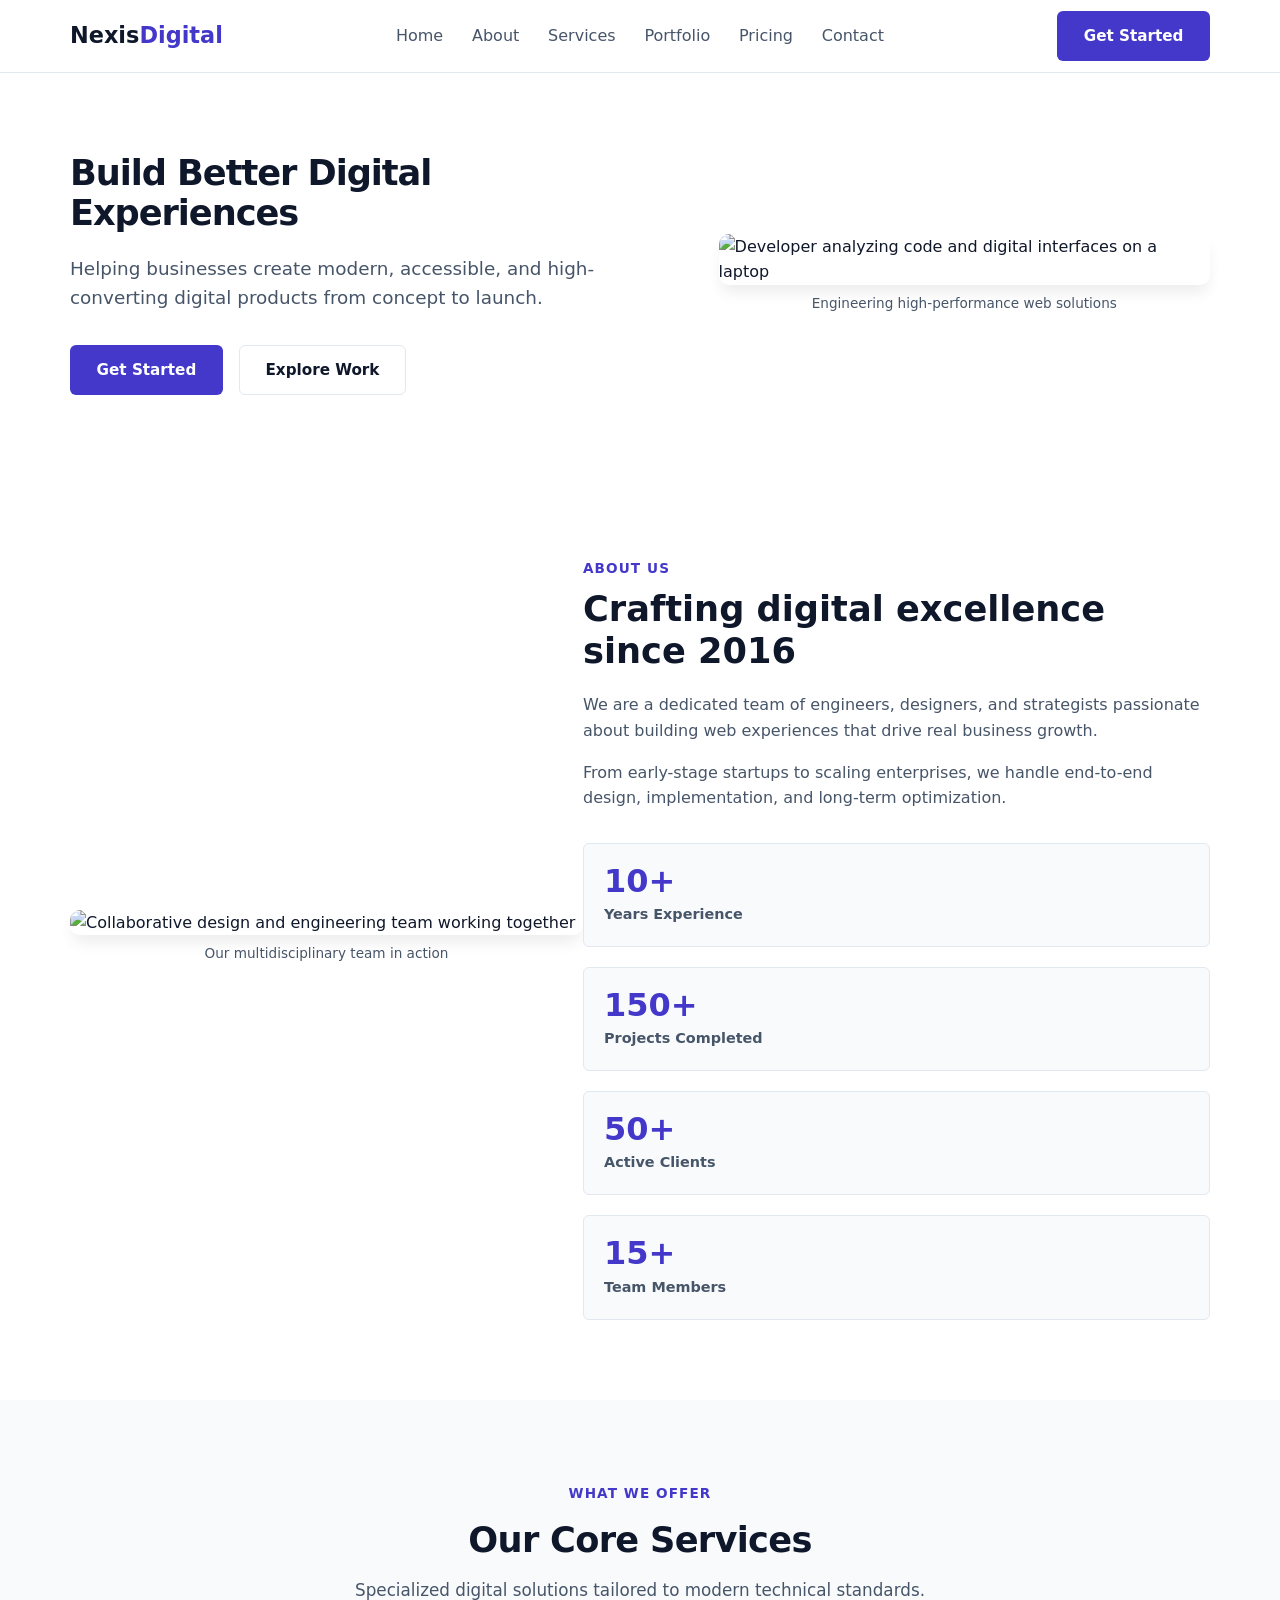
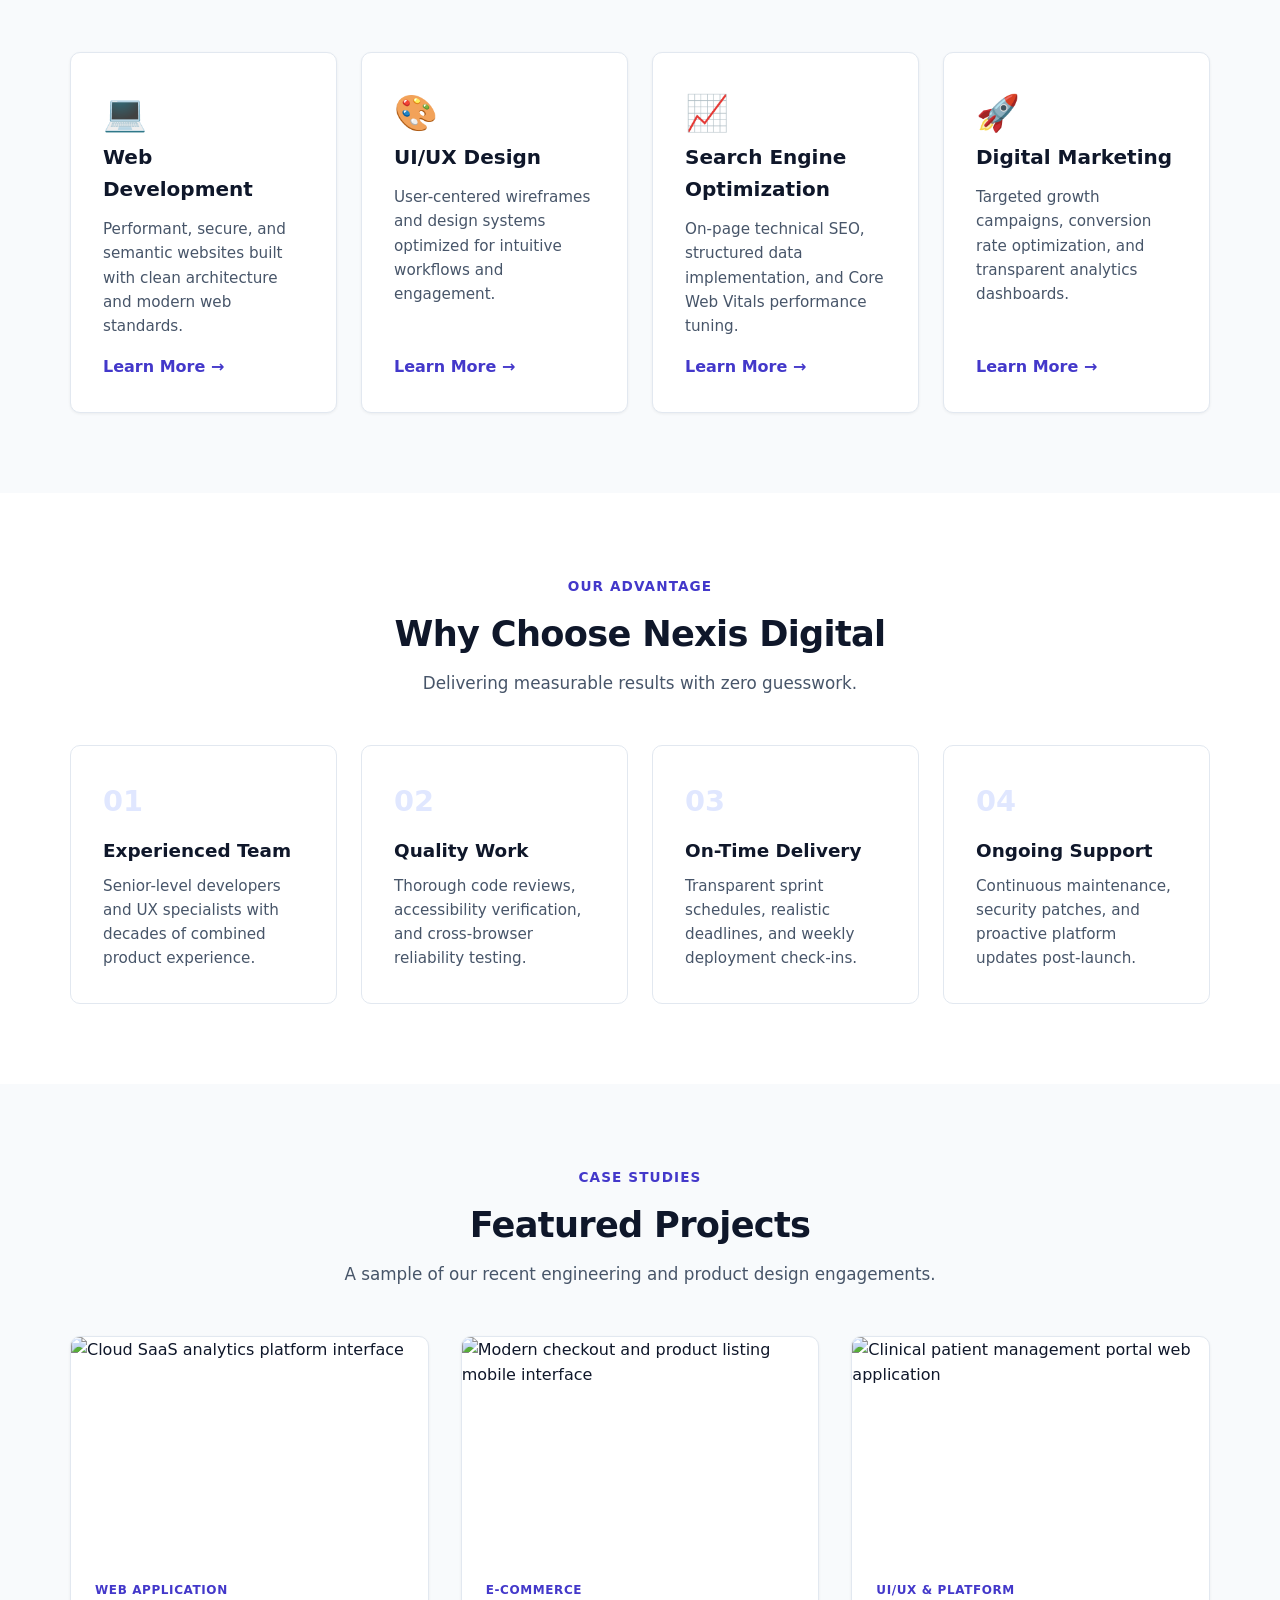
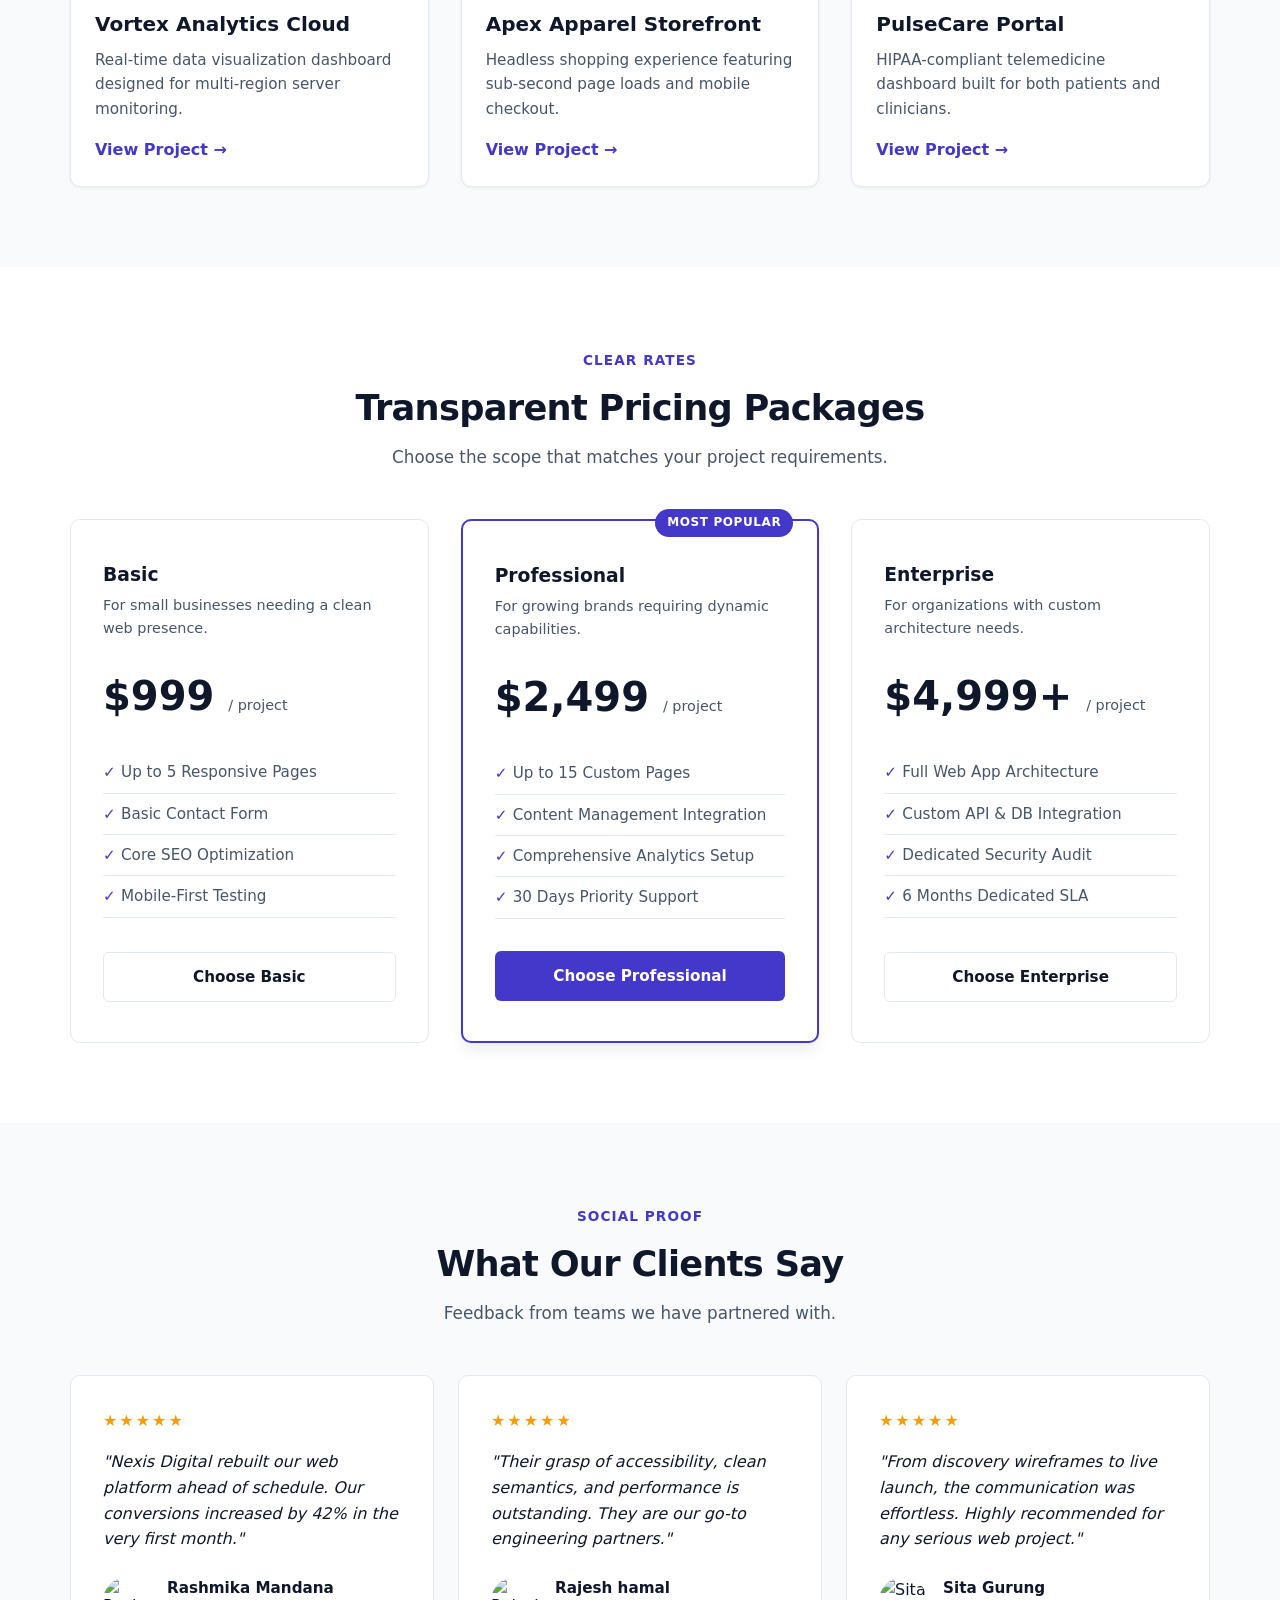
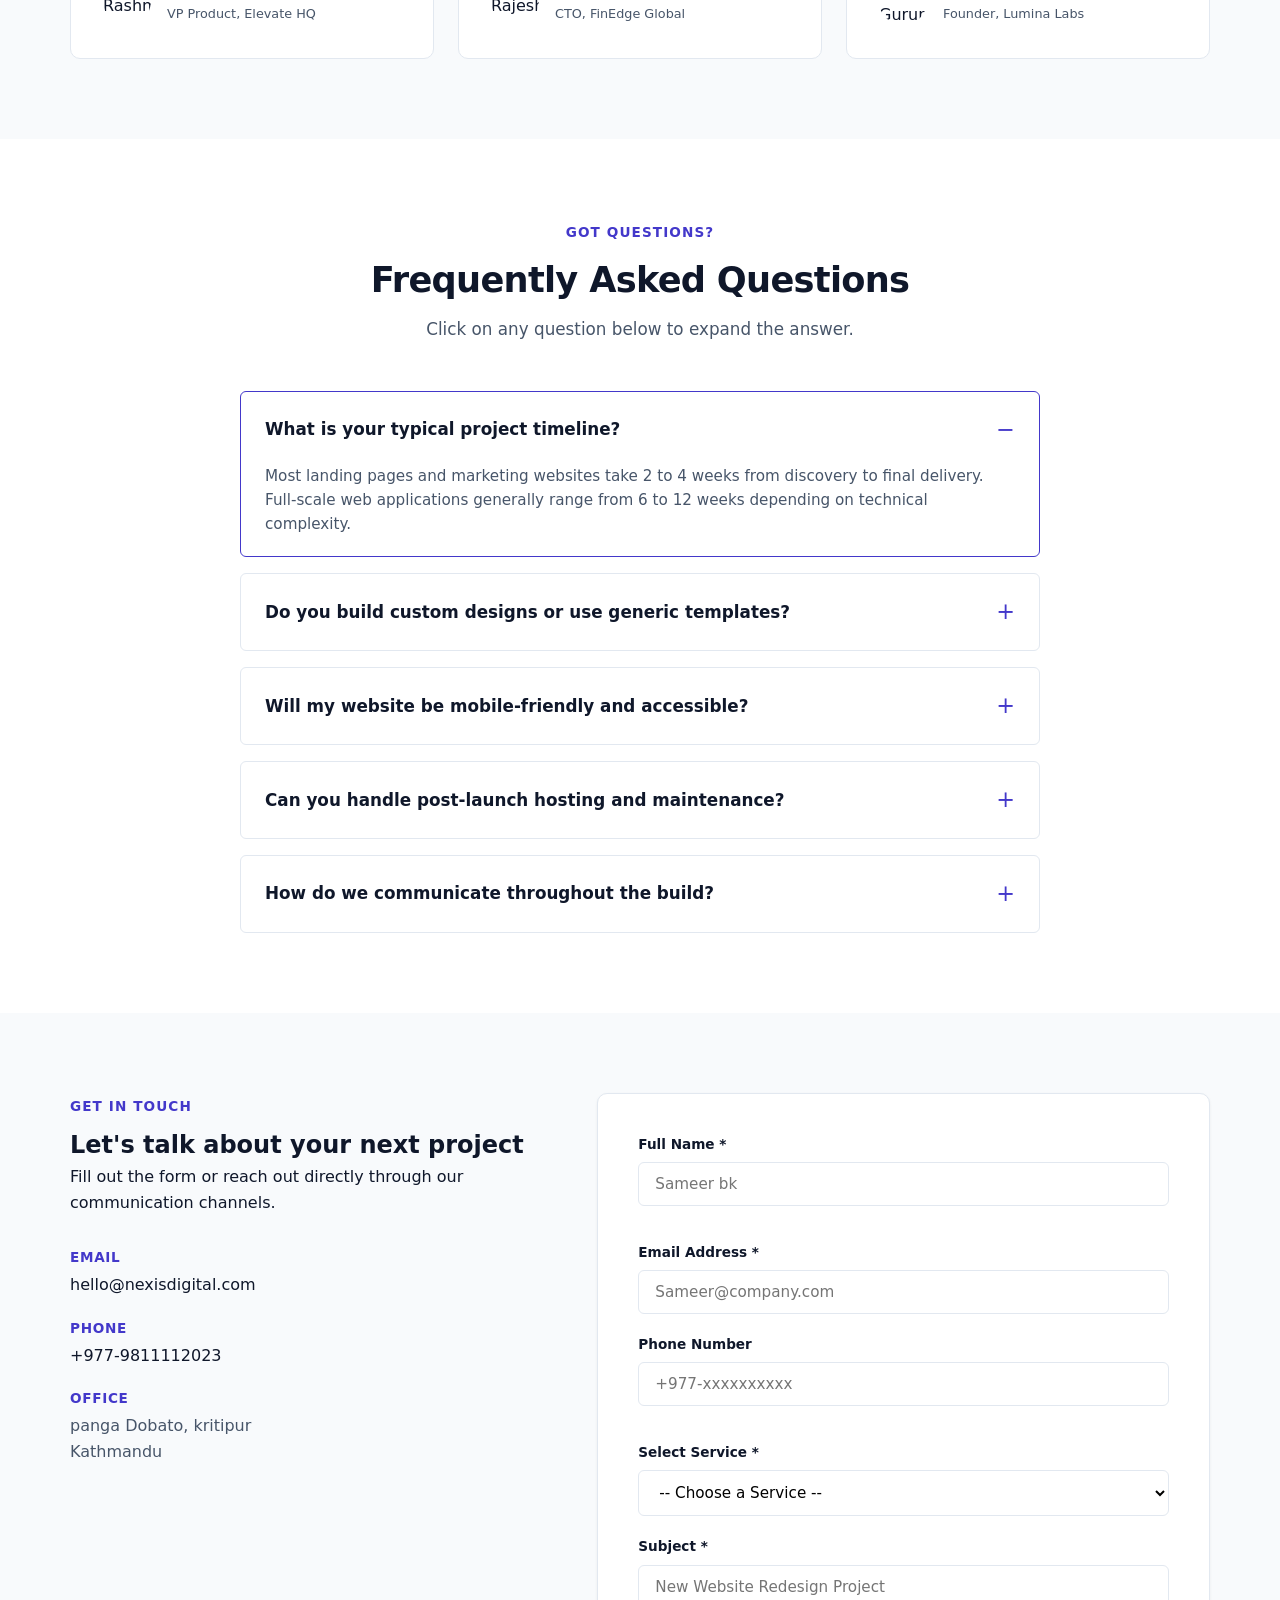
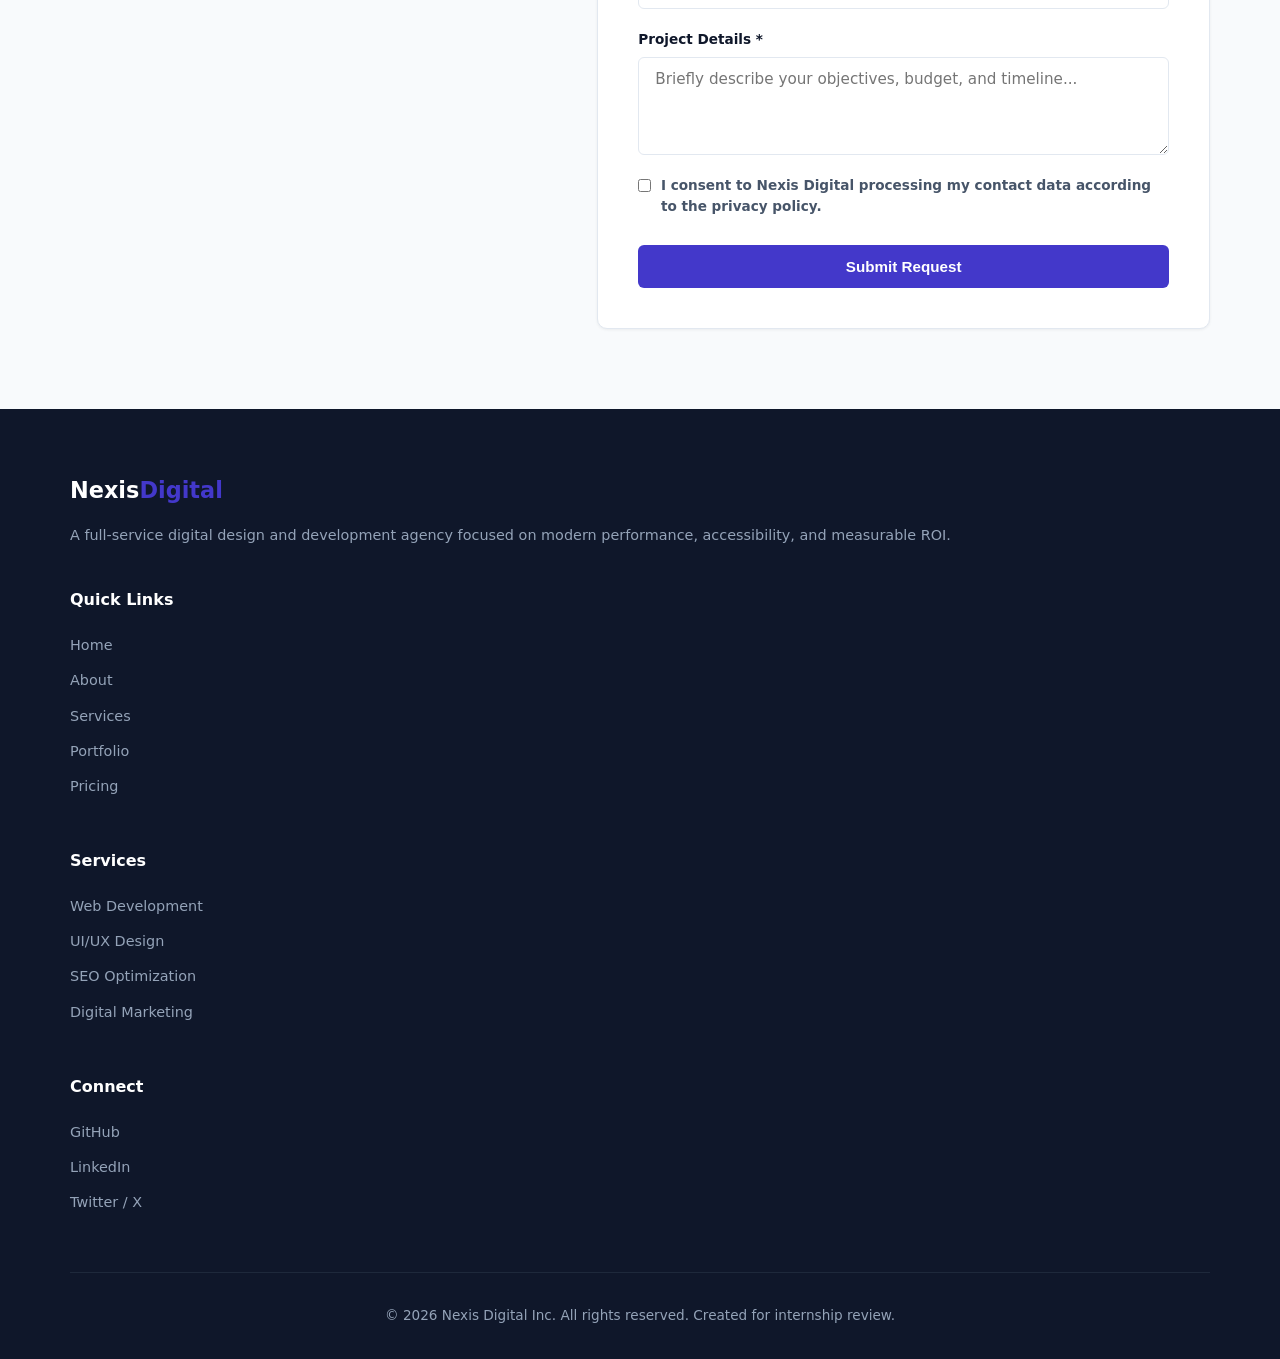
==== commit edc1f176: "perf: optimize image loading, a11y focus rings, and meta tags" ====
--- a/index.html
+++ b/index.html
@@ -4,6 +4,12 @@
     <meta charset="UTF-8">
     <meta name="viewport" content="width=device-width, initial-scale=1.0">
     <title>Nexis Digital | Modern Digital Experiences</title>
+    <meta name="description" content="Nexis Digital is a full-service web design and development agency building fast, accessible digital experiences.">
+    <meta property="og:title" content="Nexis Digital | Modern Digital Experiences">
+    <meta property="og:description" content="Helping businesses build scalable, accessible, and high-converting web products.">
+    <meta property="og:type" content="website">
+    <meta property="og:url" content="https://bksameer80.github.io/nexis-landing-page/">
+    <meta name="theme-color" content="#4338ca">
     <link rel="stylesheet" href="style.css">
 </head>
 <body>
@@ -41,6 +47,7 @@
                     <img
                         src="https://images.unsplash.com/photo-1498050108023-c5249f4df085?w=700&auto=format&fit=crop&q=80"
                         alt="Developer analyzing code and digital interfaces on a laptop"
+                        fetchpriority="high"
                     >
                     <figcaption>Engineering high-performance web solutions</figcaption>
                 </figure>
@@ -54,6 +61,8 @@
                     <img
                         src="https://images.unsplash.com/photo-1522071820081-009f0129c71c?w=600&auto=format&fit=crop&q=80"
                         alt="Collaborative design and engineering team working together"
+                        loading="lazy"
+        decoding="async"
                     >
                     <figcaption>Our multidisciplinary team in action</figcaption>
                 </figure>
--- a/style.css
+++ b/style.css
@@ -135,6 +135,16 @@
 .card-link:hover {
   text-decoration: underline;
 }
+/* Accessibility: High-visibility focus indicators for keyboard navigation */
+a:focus-visible,
+button:focus-visible,
+input:focus-visible,
+select:focus-visible,
+textarea:focus-visible,
+summary:focus-visible {
+  outline: 3px solid var(--primary);
+  outline-offset: 3px;
+}
 
 /* ================= 3. HEADER & NAV (FLEXBOX) ================= */
 .site-header {
@@ -560,10 +570,30 @@
 .faq-item summary {
   font-weight: 700;
   cursor: pointer;
-  outline: none;
   font-size: 1.05rem;
   color: var(--text-dark);
-}
+  list-style: none; /* Removes default triangle in standard browsers */
+  display: flex;
+  justify-content: space-between;
+  align-items: center;
+}
+
+.faq-item summary::-webkit-details-marker {
+  display: none; /* Removes default triangle in WebKit/Blink */
+}
+
+.faq-item summary::after {
+  content: "+";
+  font-size: 1.4rem;
+  font-weight: 400;
+  color: var(--primary);
+  transition: transform 0.2s ease;
+}
+
+.faq-item[open] summary::after {
+  content: "−";
+}
+
 
 .faq-item p {
   margin-top: 1rem;
@@ -737,7 +767,16 @@
 
 @media (max-width: 650px) {
   .nav-menu {
-    display: none; /* Can be toggled with mobile menu or left clean for strict CSS */
+    display: none;
+  }
+
+  .nav-wrapper {
+    justify-content: space-between;
+  }
+
+  .site-header .btn {
+    padding: 0.5rem 1rem;
+    font-size: 0.85rem;
   }
 
   .hero-copy h1 {
@@ -755,4 +794,21 @@
   .stats-grid {
     grid-template-columns: 1fr;
   }
+}
+
+  .hero-copy h1 {
+    font-size: 2.2rem;
+  }
+
+  .form-row {
+    grid-template-columns: 1fr;
+  }
+
+  .footer-grid {
+    grid-template-columns: 1fr;
+  }
+
+  .stats-grid {
+    grid-template-columns: 1fr;
+  }
 }
